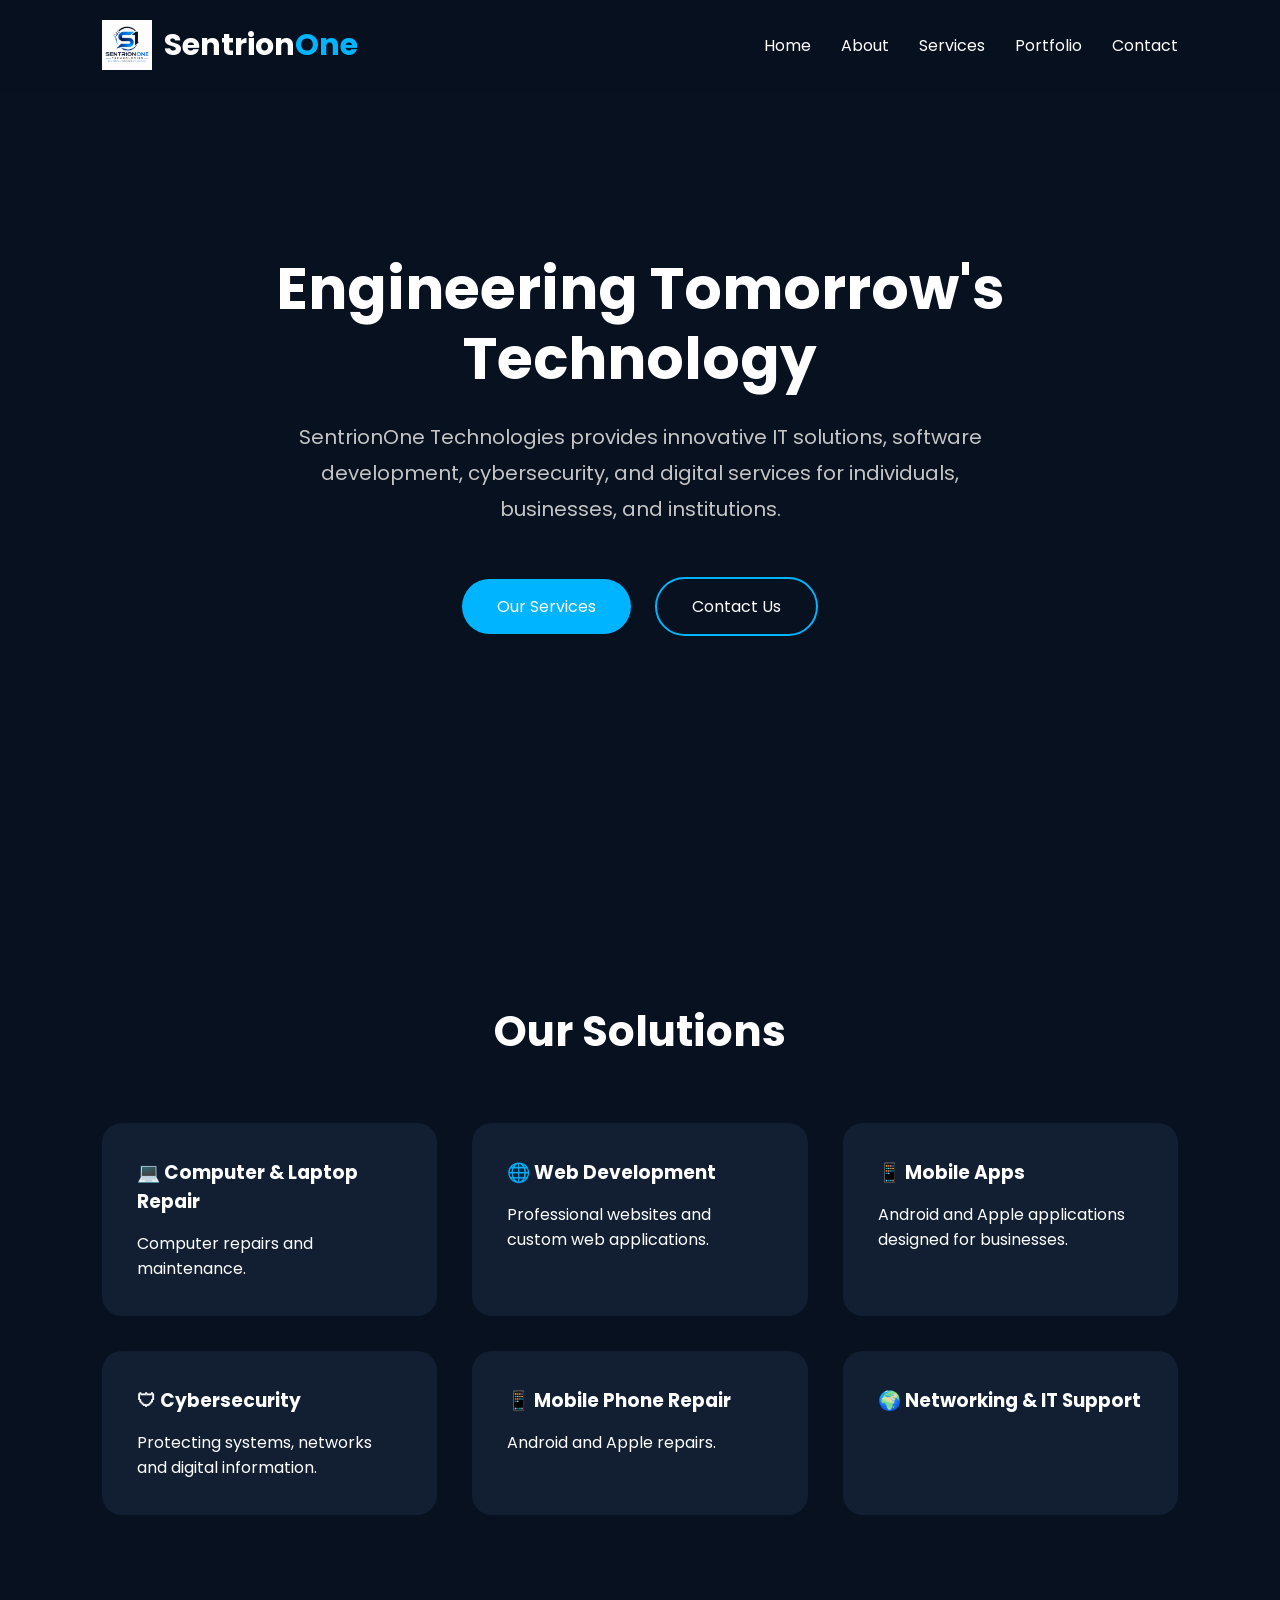
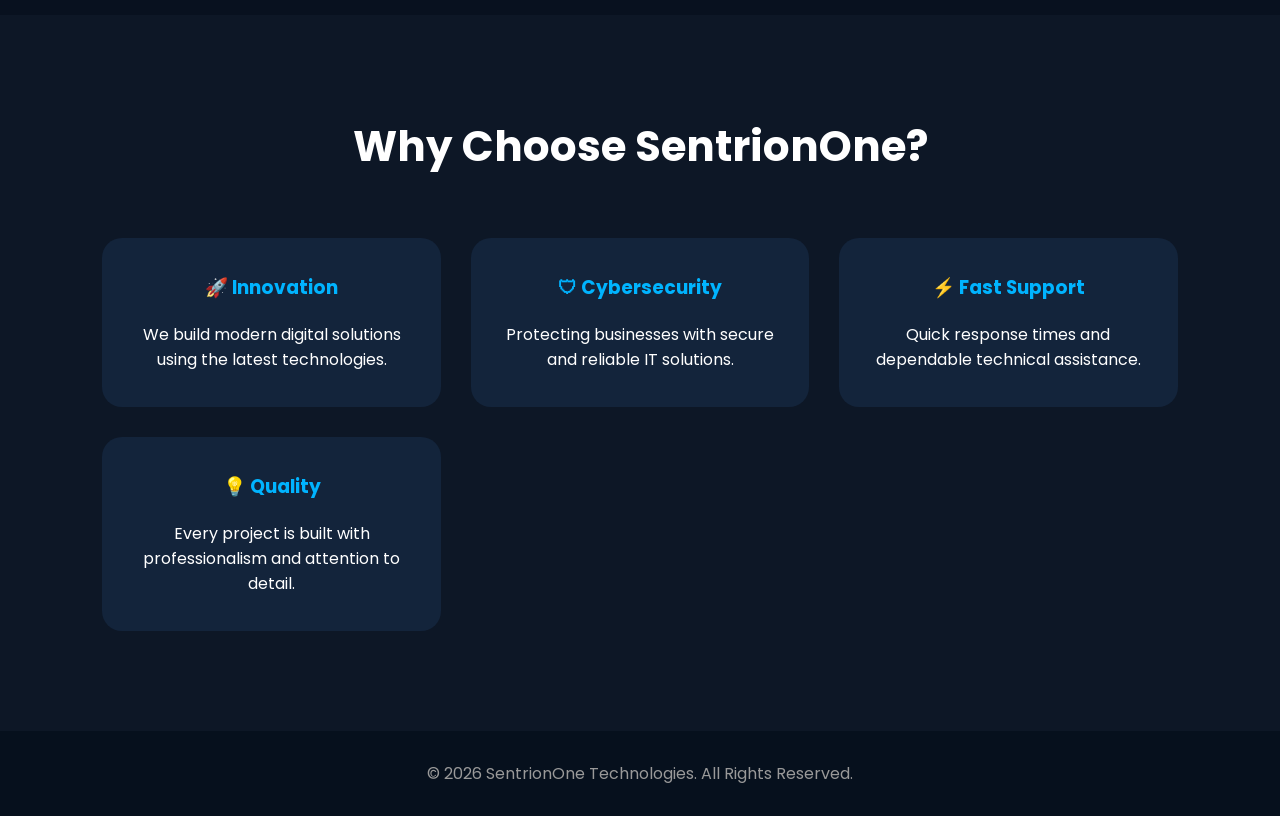
==== index.html @ b4fd13f3 "Enhanced homepage and upgraded services section" ====
<!DOCTYPE html>
<html lang="en">
    <head>
        <meta charset="UTF-8">
        <meta name="viewport"
    content="width=device-width, initial-scale=1.0">

    <title>
        SentrionOne Technologies | Engineering Tomorrow's Technology
    </title>
    <link rel="stylesheet" href="css/styles.css">
    </head>
</html>

<body>
    <!--Navigation-->
    <header>
        <nav class="navbar">
            <div class="logo">

                <img src="images/logo.png" alt="SentrionOne Logo">
            
                <h2>Sentrion<span>One</span></h2>
            
            </div>
            <ul class="nav-links">
                <li><a href="index.html">Home</a></li>
                <li><a href="about.html">About</a></li>
                <li><a href="services.html">Services</a></li>
                <li><a href="portfolio.html">Portfolio</a></li>
                <li><a href="Contact.html">Contact</a></li>
            </ul>
        </nav>
    </header>

        <!-- Hero Section -->
        <section class="hero">

            <div class="hero-content">
    
                <h1>
                    Engineering Tomorrow's Technology
                </h1>
    
                <p>
                    SentrionOne Technologies provides innovative IT solutions,
                    software development, cybersecurity, and digital services
                    for individuals, businesses, and institutions.
                </p>
    
                <div class="hero-buttons">
                    <a href="services.html" class="btn">
                        Our Services
                    </a>
    
                    <a href="contact.html" class="btn secondary">
                        Contact Us
                    </a>
                </div>
    
            </div>
    
        </section>
    
    
        <!-- Services Preview -->
        <section class="services-preview">
    
            <h2>Our Solutions</h2>
    
            <div class="cards">
    
                <div class="card">
                    <h3>💻 Computer & Laptop Repair</h3>
                    <p>
                        Computer repairs and maintenance.
                    </p>
                </div>
    
    
                <div class="card">
                    <h3>🌐 Web Development</h3>
                    <p>
                        Professional websites and custom web applications.
                    </p>
                </div>
    
    
                <div class="card">
                    <h3>📱 Mobile Apps</h3>
                    <p>
                        Android and Apple applications designed for businesses.
                    </p>
                </div>
    
    
                <div class="card">
                    <h3>🛡 Cybersecurity</h3>
                    <p>
                        Protecting systems, networks and digital information.
                    </p>
                </div>

                <div class="card">
                    <h3>📱 Mobile Phone Repair</h3>
                    <p>
                        Android and Apple repairs.
                    </p>
                </div>

                <div class="card">
                    <h3>🌍 Networking & IT Support</h3>
                    <p>
                    </p>
                </div>

    
            </div>
    
        </section>
    
        <!-- WHY CHOOSE US -->

<section class="why-us">

    <h2>Why Choose SentrionOne?</h2>

    <div class="why-grid">

        <div class="why-box">
            <h3>🚀 Innovation</h3>
            <p>
                We build modern digital solutions using the latest technologies.
            </p>
        </div>

        <div class="why-box">
            <h3>🛡 Cybersecurity</h3>
            <p>
                Protecting businesses with secure and reliable IT solutions.
            </p>
        </div>

        <div class="why-box">
            <h3>⚡ Fast Support</h3>
            <p>
                Quick response times and dependable technical assistance.
            </p>
        </div>

        <div class="why-box">
            <h3>💡 Quality</h3>
            <p>
                Every project is built with professionalism and attention to detail.
            </p>
        </div>

    </div>

</section>
    
        <!-- Footer -->
        <footer>
    
            <p>
                © 2026 SentrionOne Technologies. All Rights Reserved.
            </p>
    
        </footer>
    
    
    <script src="js/script.js"></script>
    
    </body>
    </html>
---- css/styles.css ----
/* Google Font */
@import url('https://fonts.googleapis.com/css2?family=Poppins:wght@300;400;500;600;700;800&display=swap');

*{
    margin:0;
    padding:0;
    box-sizing:border-box;
    font-family:'Poppins',sans-serif;
}

body{
    background:#08111f;
    color:white;
}

/* Navigation */

.navbar{

    display:flex;
    justify-content:space-between;
    align-items:center;

    padding:20px 8%;

    position:fixed;
    width:100%;
    top:0;

    background:rgba(8,17,31,.95);

    backdrop-filter:blur(10px);

    z-index:999;
}

.logo{

    display:flex;
    
    align-items:center;
    
    gap:12px;
    
    }
    
    .logo img{
    
    width:50px;
    
    height:50px;
    
    object-fit:contain;
    
    }
    
    .logo h2{
    
    font-size:30px;
    
    font-weight:700;
    
    }
    
    .logo span{
    
    color:#00B4FF;
    
    }

.nav-links{

    display:flex;
    list-style:none;
    gap:30px;

}

.nav-links a{

    color:white;
    text-decoration:none;
    transition:.3s;

}

.nav-links a:hover{

    color:#00B4FF;

}

/* Hero */

.hero{

    min-height:100vh;

    display:flex;
    justify-content:center;
    align-items:center;

    text-align:center;

    padding:120px 10%;

}

.hero h1{

    font-size:58px;

    margin-bottom:25px;

    line-height:1.2;

}

.hero p{

    max-width:750px;

    margin:auto;

    font-size:20px;

    line-height:1.8;

    color:#c5c5c5;

}

.hero-buttons{

    margin-top:40px;

}

.btn{

    display:inline-block;

    padding:15px 35px;

    margin:10px;

    background:#00B4FF;

    color:white;

    text-decoration:none;

    border-radius:50px;

    transition:.3s;

}

.btn:hover{

    transform:translateY(-4px);

    box-shadow:0 0 25px #00B4FF;

}

.secondary{

    background:transparent;

    border:2px solid #00B4FF;

}

/* Services */

.services-preview{

    padding:100px 8%;

}

.services-preview h2{

    text-align:center;

    font-size:42px;

    margin-bottom:60px;

}

.cards{

    display:grid;

    grid-template-columns:repeat(auto-fit,minmax(260px,1fr));

    gap:35px;

}

.card{

    background:#121f33;

    padding:35px;

    border-radius:20px;

    transition:.4s;

}

.card:hover{

    transform:translateY(-10px);

    box-shadow:0 0 30px rgba(0,180,255,.4);

}

.card h3{

    margin-bottom:15px;

}

/* Footer */

footer{

    text-align:center;

    padding:30px;

    background:#06101d;

    color:#999;

}

/* Responsive */

@media(max-width:900px){

.navbar{

flex-direction:column;

}

.nav-links{

margin-top:20px;

}

.hero h1{

font-size:42px;

}

.hero p{

font-size:18px;

}

}

/* WHY CHOOSE US */

.why-us{

    padding:100px 8%;
    
    background:#0d1726;
    
    }
    
    .why-us h2{
    
    text-align:center;
    
    font-size:42px;
    
    margin-bottom:60px;
    
    }
    
    .why-grid{
    
    display:grid;
    
    grid-template-columns:repeat(auto-fit,minmax(250px,1fr));
    
    gap:30px;
    
    }
    
    .why-box{
    
    background:#13243b;
    
    padding:35px;
    
    border-radius:20px;
    
    transition:.4s;
    
    text-align:center;
    
    }
    
    .why-box:hover{
    
    transform:translateY(-10px);
    
    box-shadow:0 0 25px rgba(0,180,255,.4);
    
    }
    
    .why-box h3{
    
    margin-bottom:20px;
    
    color:#00B4FF;
    
    }
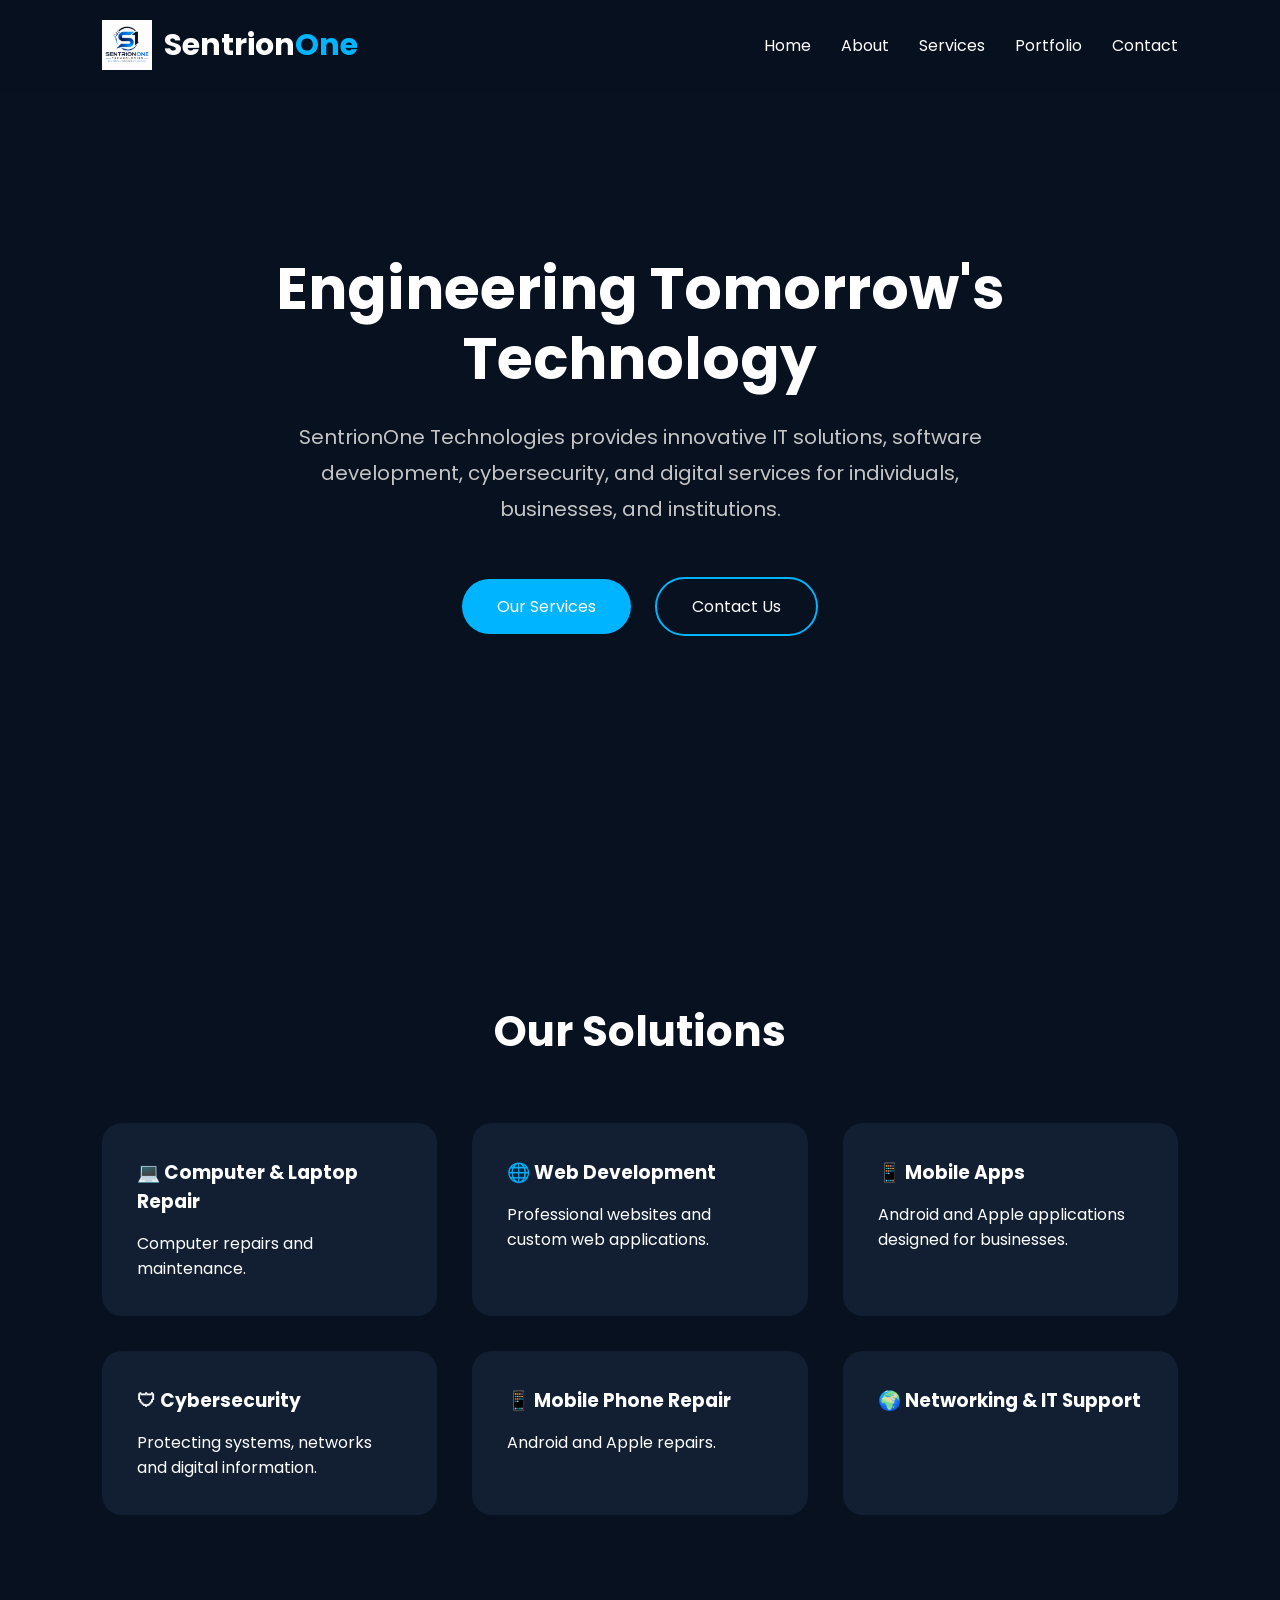
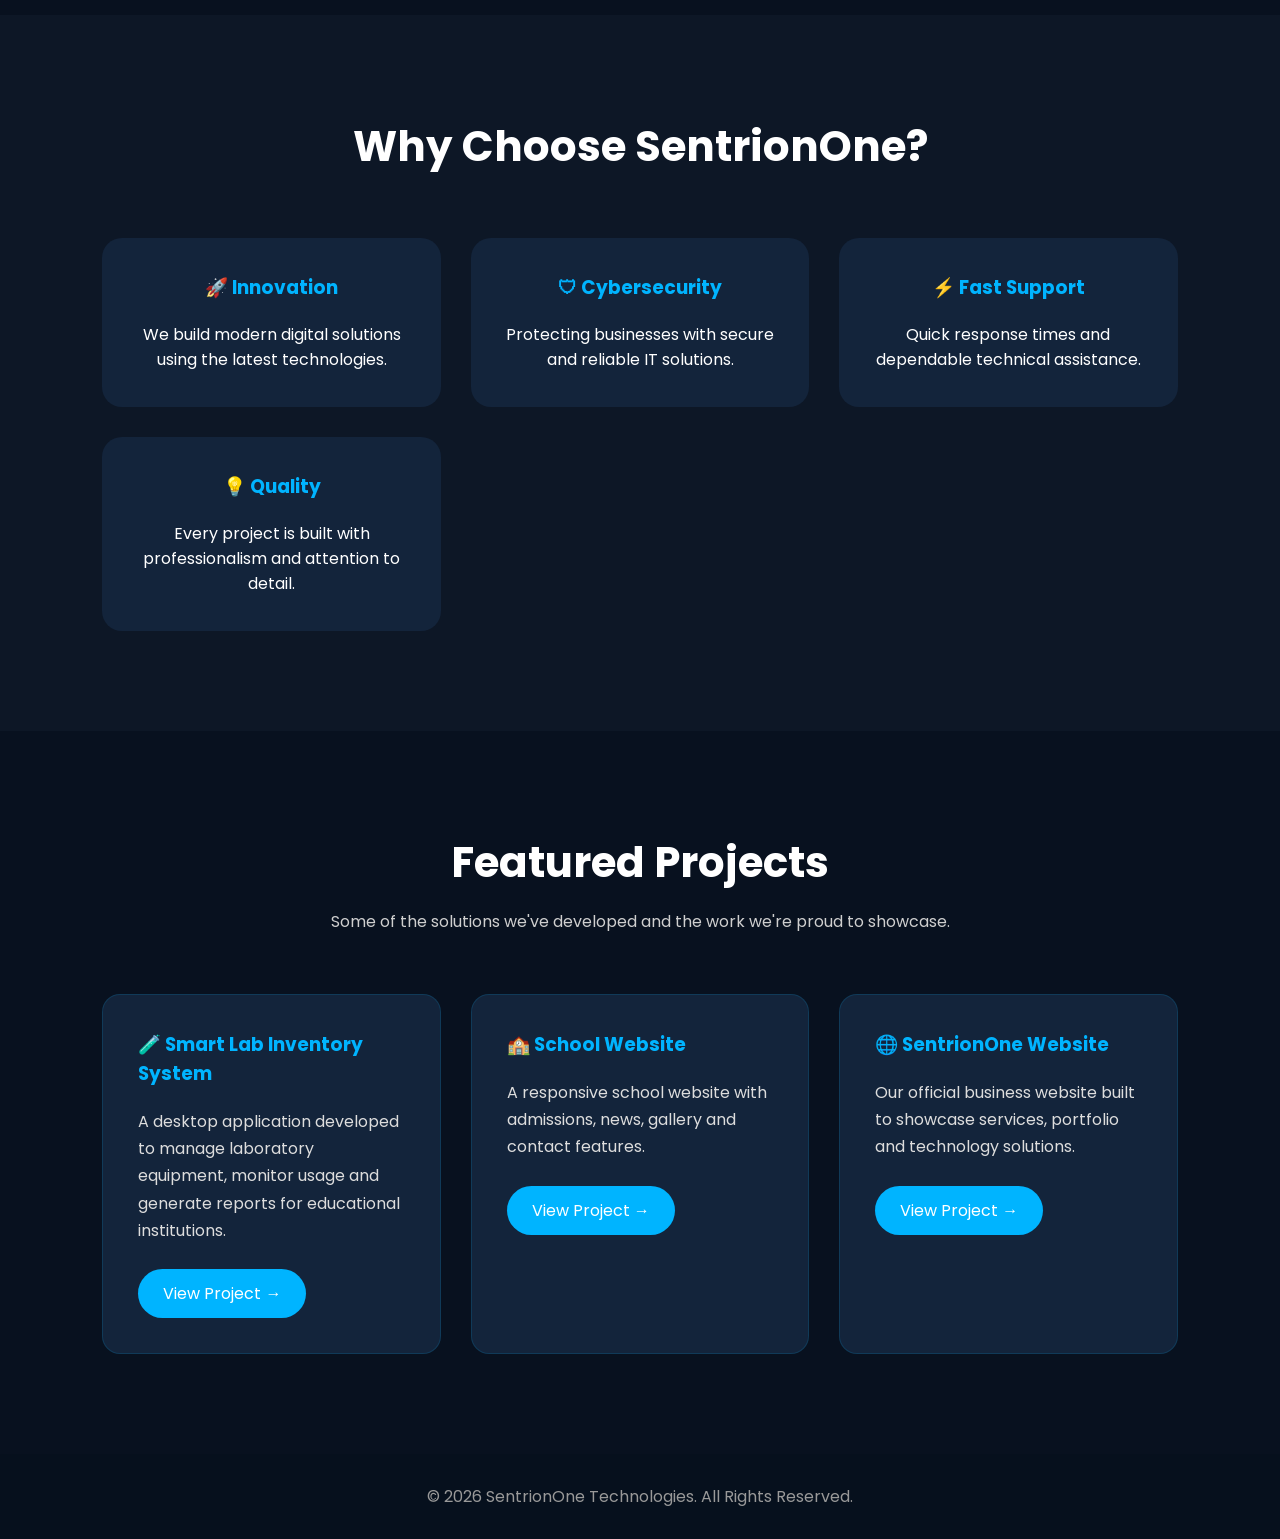
==== commit f25d369e: "Added featured projects section" ====
--- a/index.html
+++ b/index.html
@@ -158,6 +158,67 @@
     </div>
 
 </section>
+
+<!-- FEATURED PROJECTS -->
+
+<section class="projects">
+
+    <h2>Featured Projects</h2>
+
+    <p class="project-intro">
+        Some of the solutions we've developed and the work we're proud to showcase.
+    </p>
+
+    <div class="project-grid">
+
+        <div class="project-card">
+
+            <h3>🧪 Smart Lab Inventory System</h3>
+
+            <p>
+                A desktop application developed to manage laboratory equipment,
+                monitor usage and generate reports for educational institutions.
+            </p>
+
+            <a href="portfolio.html" class="project-btn">
+                View Project →
+            </a>
+
+        </div>
+
+        <div class="project-card">
+
+            <h3>🏫 School Website</h3>
+
+            <p>
+                A responsive school website with admissions, news,
+                gallery and contact features.
+            </p>
+
+            <a href="portfolio.html" class="project-btn">
+                View Project →
+            </a>
+
+        </div>
+
+        <div class="project-card">
+
+            <h3>🌐 SentrionOne Website</h3>
+
+            <p>
+                Our official business website built to showcase
+                services, portfolio and technology solutions.
+            </p>
+
+            <a href="portfolio.html" class="project-btn">
+                View Project →
+            </a>
+
+        </div>
+
+    </div>
+
+</section>
     
         <!-- Footer -->
         <footer>
--- a/css/styles.css
+++ b/css/styles.css
@@ -328,4 +328,112 @@
     
     color:#00B4FF;
     
+    }
+
+    /*==========================
+    FEATURED PROJECTS
+==========================*/
+
+.projects{
+
+    padding:100px 8%;
+    
+    background:#08111F;
+    
+    }
+    
+    .projects h2{
+    
+    text-align:center;
+    
+    font-size:42px;
+    
+    margin-bottom:15px;
+    
+    }
+    
+    .project-intro{
+    
+    text-align:center;
+    
+    color:#cfcfcf;
+    
+    margin-bottom:60px;
+    
+    }
+    
+    .project-grid{
+    
+    display:grid;
+    
+    grid-template-columns:repeat(auto-fit,minmax(300px,1fr));
+    
+    gap:30px;
+    
+    }
+    
+    .project-card{
+    
+    background:#13243B;
+    
+    padding:35px;
+    
+    border-radius:18px;
+    
+    transition:.4s;
+    
+    border:1px solid rgba(0,180,255,.15);
+    
+    }
+    
+    .project-card:hover{
+    
+    transform:translateY(-10px);
+    
+    box-shadow:0 0 25px rgba(0,180,255,.35);
+    
+    }
+    
+    .project-card h3{
+    
+    margin-bottom:20px;
+    
+    color:#00B4FF;
+    
+    }
+    
+    .project-card p{
+    
+    line-height:1.7;
+    
+    margin-bottom:25px;
+    
+    color:#dddddd;
+    
+    }
+    
+    .project-btn{
+    
+    display:inline-block;
+    
+    padding:12px 25px;
+    
+    background:#00B4FF;
+    
+    color:white;
+    
+    text-decoration:none;
+    
+    border-radius:30px;
+    
+    transition:.3s;
+    
+    }
+    
+    .project-btn:hover{
+    
+    background:white;
+    
+    color:#08111F;
+    
     }
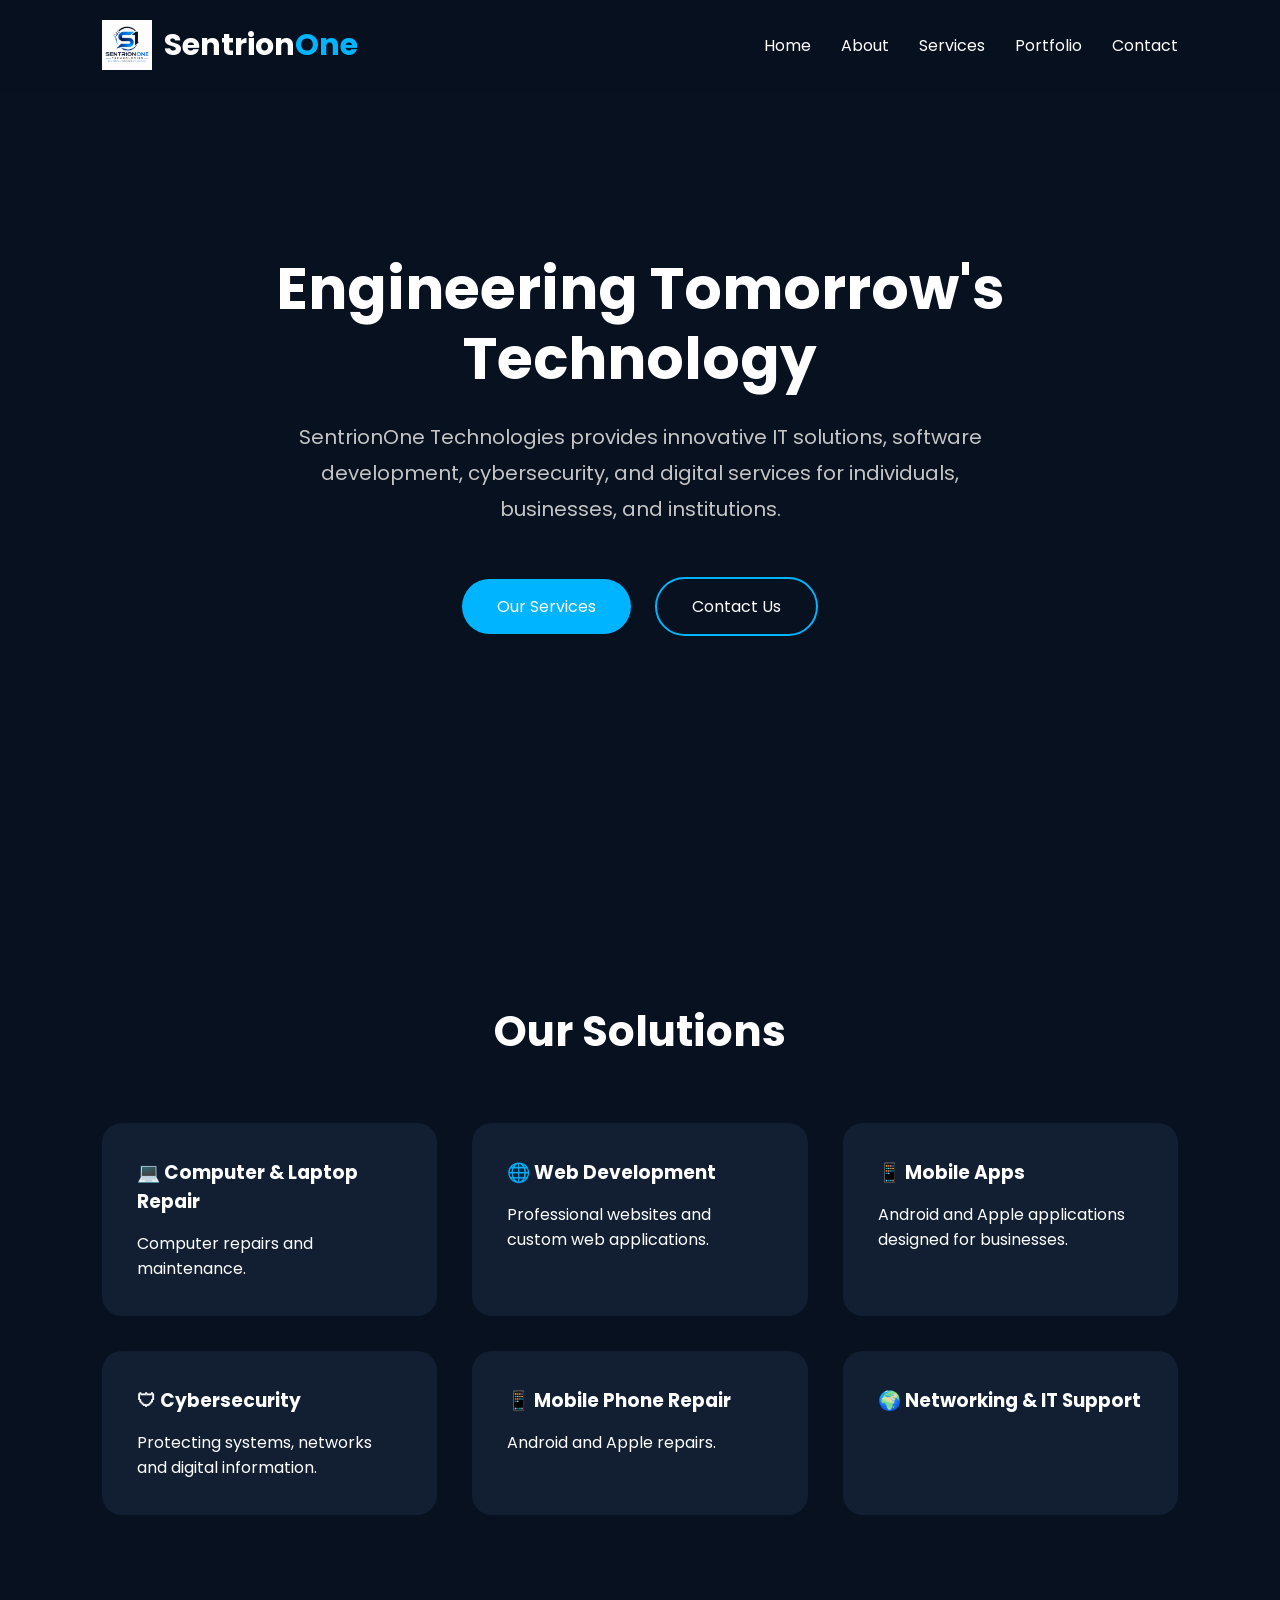
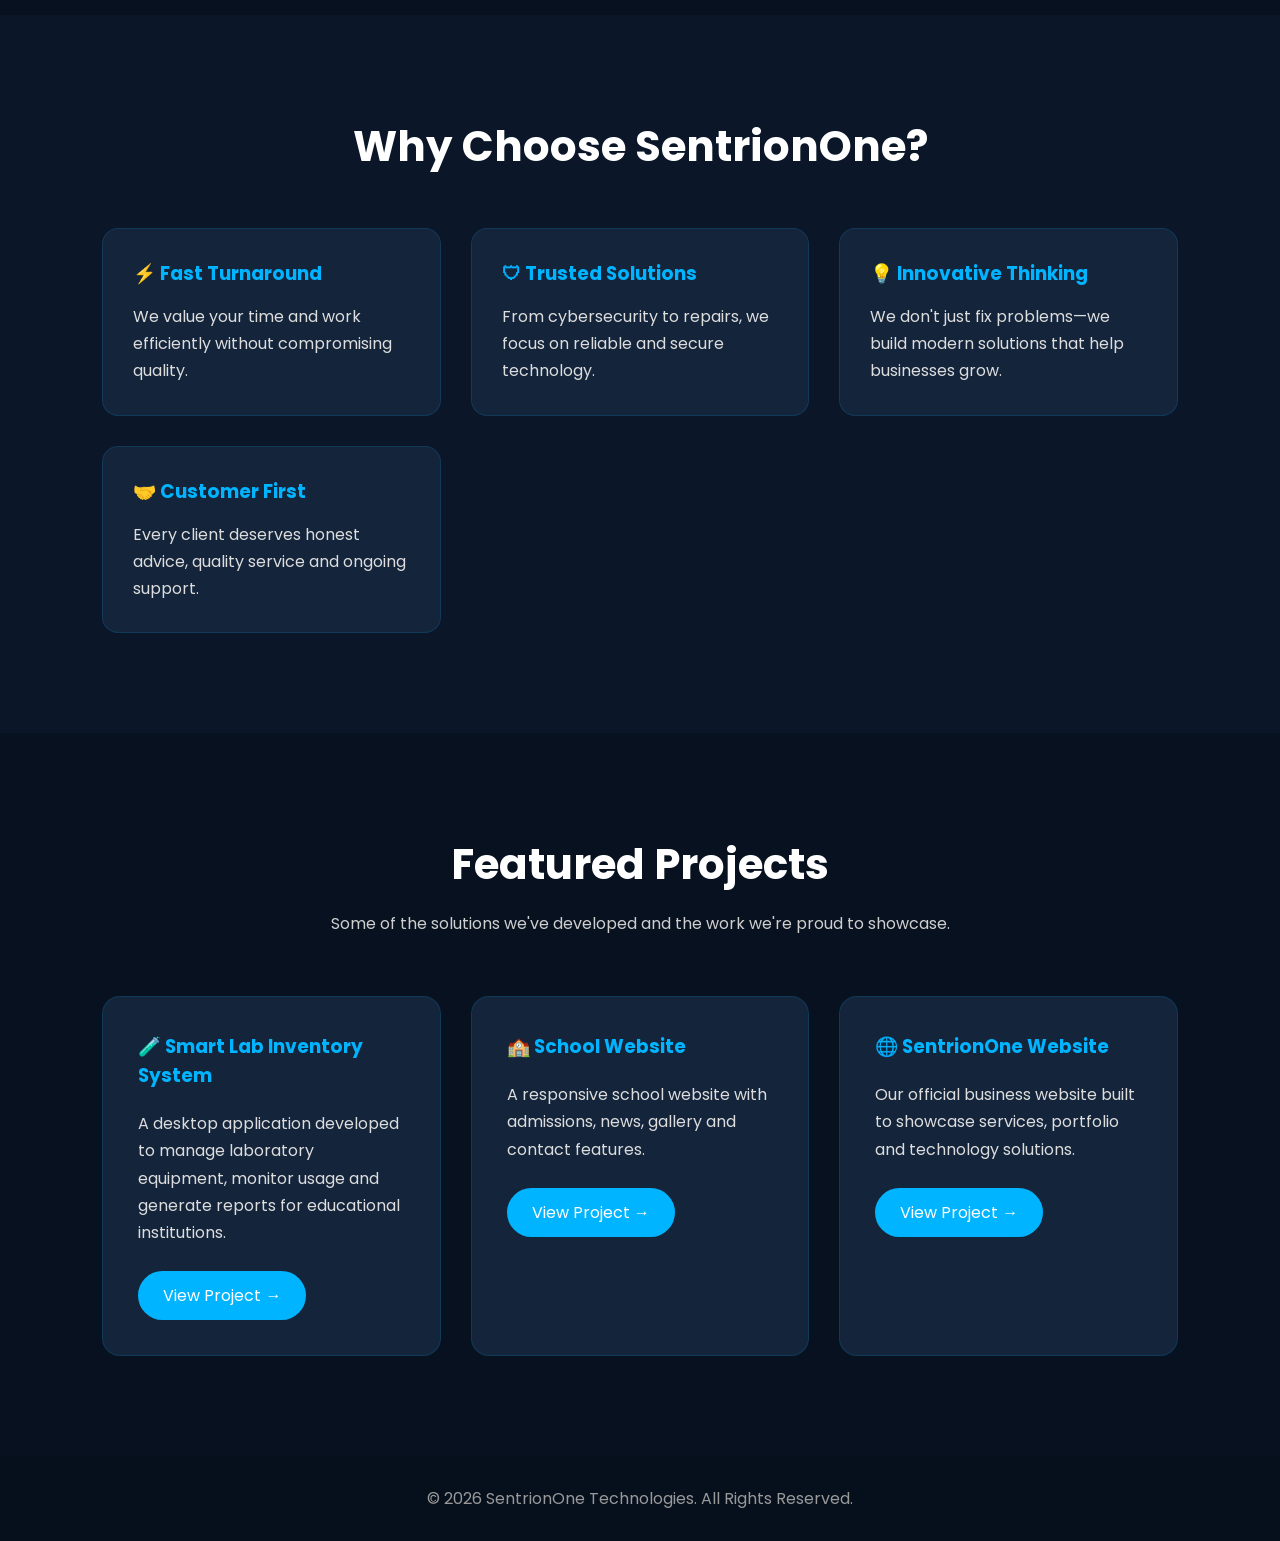
==== commit 5ea10956: "updated the why us section" ====
--- a/index.html
+++ b/index.html
@@ -119,45 +119,35 @@
     
         </section>
     
-        <!-- WHY CHOOSE US -->
-
-<section class="why-us">
-
-    <h2>Why Choose SentrionOne?</h2>
-
-    <div class="why-grid">
-
-        <div class="why-box">
-            <h3>🚀 Innovation</h3>
-            <p>
-                We build modern digital solutions using the latest technologies.
-            </p>
-        </div>
-
-        <div class="why-box">
-            <h3>🛡 Cybersecurity</h3>
-            <p>
-                Protecting businesses with secure and reliable IT solutions.
-            </p>
-        </div>
-
-        <div class="why-box">
-            <h3>⚡ Fast Support</h3>
-            <p>
-                Quick response times and dependable technical assistance.
-            </p>
-        </div>
-
-        <div class="why-box">
-            <h3>💡 Quality</h3>
-            <p>
-                Every project is built with professionalism and attention to detail.
-            </p>
-        </div>
-
-    </div>
-
-</section>
+        <section class="why-us">
+
+            <h2>Why Choose SentrionOne?</h2>
+        
+            <div class="why-grid">
+        
+                <div class="why-card">
+                    <h3>⚡ Fast Turnaround</h3>
+                    <p>We value your time and work efficiently without compromising quality.</p>
+                </div>
+        
+                <div class="why-card">
+                    <h3>🛡 Trusted Solutions</h3>
+                    <p>From cybersecurity to repairs, we focus on reliable and secure technology.</p>
+                </div>
+        
+                <div class="why-card">
+                    <h3>💡 Innovative Thinking</h3>
+                    <p>We don't just fix problems—we build modern solutions that help businesses grow.</p>
+                </div>
+        
+                <div class="why-card">
+                    <h3>🤝 Customer First</h3>
+                    <p>Every client deserves honest advice, quality service and ongoing support.</p>
+                </div>
+        
+            </div>
+        
+        </section>
 
 <!-- FEATURED PROJECTS -->
 
--- a/css/styles.css
+++ b/css/styles.css
@@ -276,7 +276,7 @@
 
     padding:100px 8%;
     
-    background:#0d1726;
+    background:#0B1628;
     
     }
     
@@ -286,7 +286,7 @@
     
     font-size:42px;
     
-    margin-bottom:60px;
+    margin-bottom:50px;
     
     }
     
@@ -300,33 +300,41 @@
     
     }
     
-    .why-box{
-    
-    background:#13243b;
-    
-    padding:35px;
-    
-    border-radius:20px;
-    
-    transition:.4s;
-    
-    text-align:center;
-    
-    }
-    
-    .why-box:hover{
-    
-    transform:translateY(-10px);
-    
-    box-shadow:0 0 25px rgba(0,180,255,.4);
-    
-    }
-    
-    .why-box h3{
-    
-    margin-bottom:20px;
+    .why-card{
+    
+    background:#13243B;
+    
+    padding:30px;
+    
+    border-radius:16px;
+    
+    transition:0.3s;
+    
+    border:1px solid rgba(0,180,255,.15);
+    
+    }
+    
+    .why-card:hover{
+    
+    transform:translateY(-8px);
+    
+    box-shadow:0 0 20px rgba(0,180,255,.3);
+    
+    }
+    
+    .why-card h3{
+    
+    margin-bottom:15px;
     
     color:#00B4FF;
+    
+    }
+    
+    .why-card p{
+    
+    color:#ddd;
+    
+    line-height:1.7;
     
     }
 
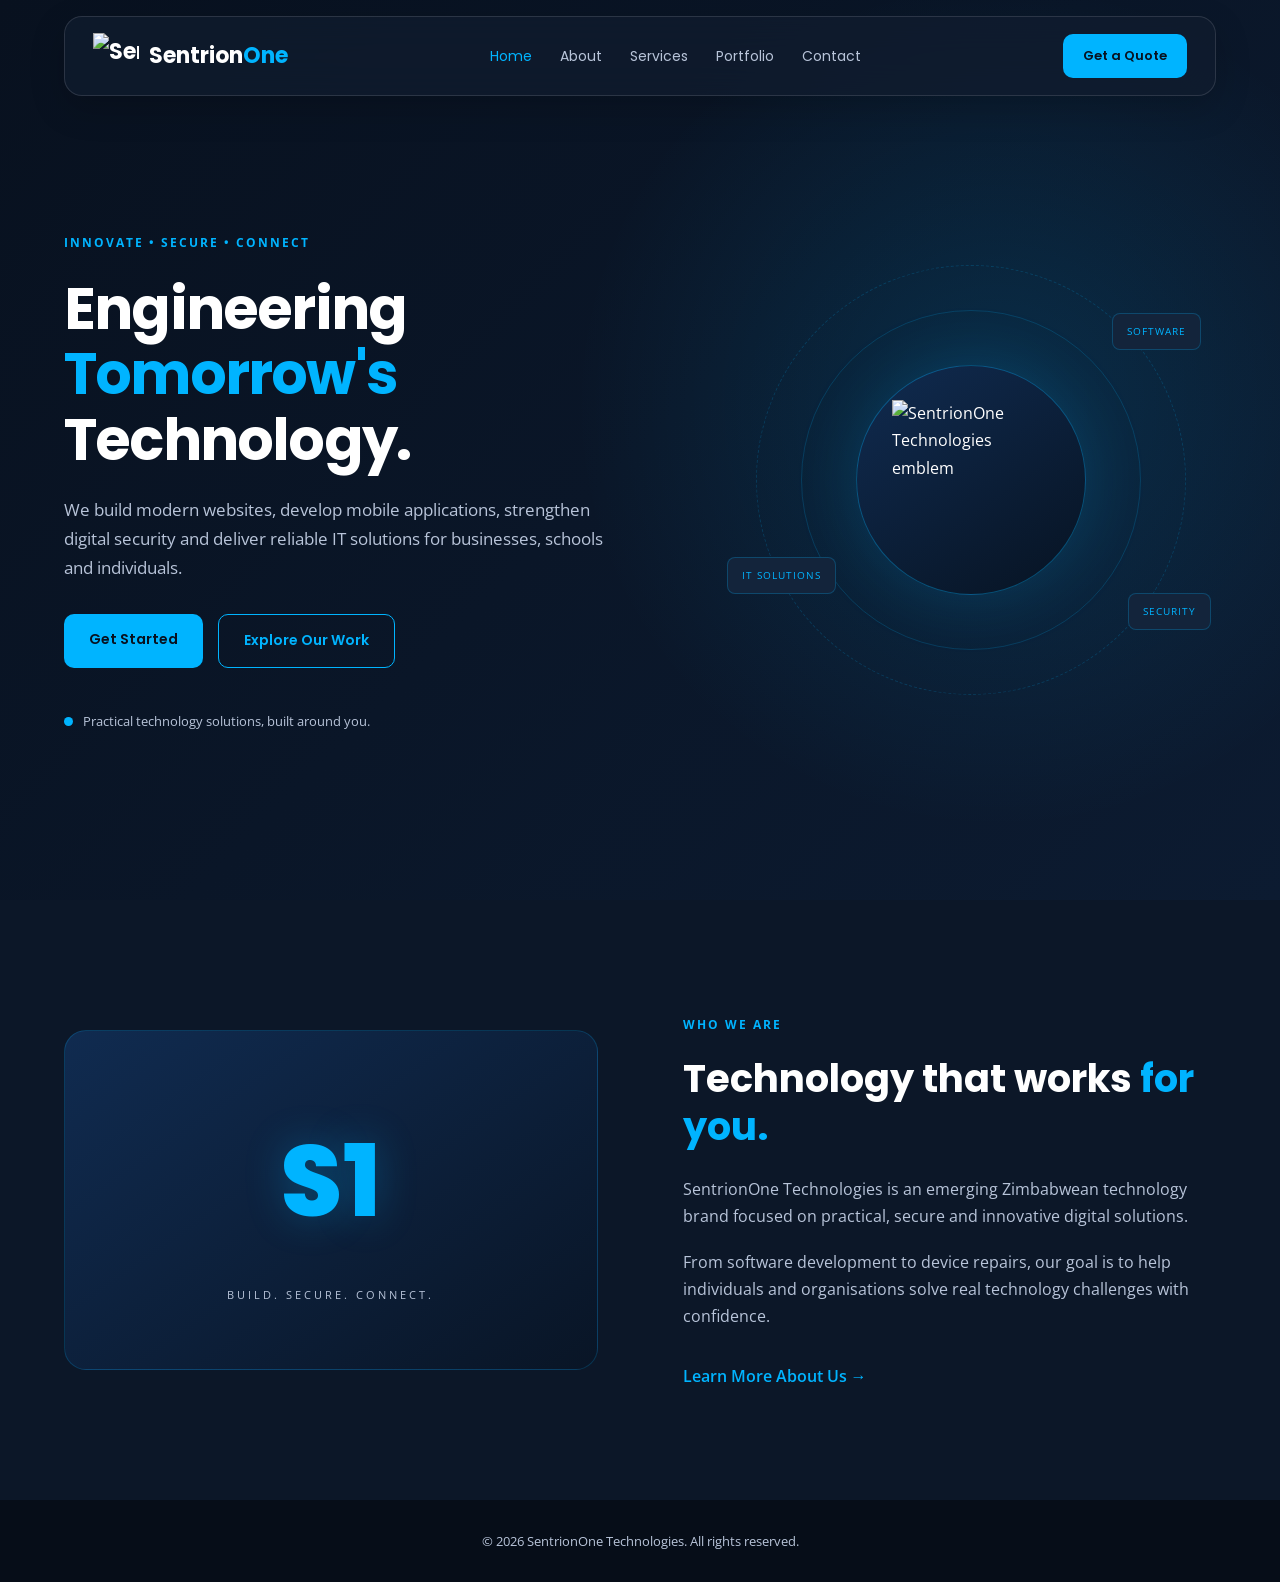
==== commit 84fd7268: "Phoenix Sprint 1: redesigned navbar hero and about section" ====
--- a/index.html
+++ b/index.html
@@ -1,227 +1,161 @@
+
 <!DOCTYPE html>
 <html lang="en">
-    <head>
-        <meta charset="UTF-8">
-        <meta name="viewport"
-    content="width=device-width, initial-scale=1.0">
+<head>
+    <meta charset="UTF-8">
+    <meta name="viewport"
+          content="width=device-width, initial-scale=1.0">
 
-    <title>
-        SentrionOne Technologies | Engineering Tomorrow's Technology
-    </title>
+    <meta name="description"
+          content="SentrionOne Technologies provides web development, mobile apps, cybersecurity, IT support and device repair solutions.">
+
+    <title>SentrionOne Technologies | Home</title>
+
     <link rel="stylesheet" href="css/styles.css">
-    </head>
-</html>
+</head>
+<body>
 
-<body>
-    <!--Navigation-->
-    <header>
-        <nav class="navbar">
-            <div class="logo">
+    <!-- NAVIGATION -->
+    <header class="site-header">
+        <nav class="navbar container"
+             aria-label="Main navigation">
 
-                <img src="images/logo.png" alt="SentrionOne Logo">
-            
-                <h2>Sentrion<span>One</span></h2>
-            
-            </div>
-            <ul class="nav-links">
-                <li><a href="index.html">Home</a></li>
+            <a href="index.html" class="logo">
+                <img src="images/logo/logo.png"
+                     alt="SentrionOne logo">
+                <span>Sentrion<span class="accent">One</span></span>
+            </a>
+
+            <button class="menu-toggle"
+                    type="button"
+                    aria-label="Open navigation"
+                    aria-expanded="false"
+                    aria-controls="nav-links">
+                ☰
+            </button>
+
+            <ul class="nav-links" id="nav-links">
+                <li><a href="index.html" class="active">Home</a></li>
                 <li><a href="about.html">About</a></li>
                 <li><a href="services.html">Services</a></li>
                 <li><a href="portfolio.html">Portfolio</a></li>
-                <li><a href="Contact.html">Contact</a></li>
+                <li><a href="contact.html">Contact</a></li>
             </ul>
+
+            <a href="contact.html" class="nav-cta">
+                Get a Quote
+            </a>
         </nav>
     </header>
 
-        <!-- Hero Section -->
+    <main>
+
+        <!-- HERO -->
         <section class="hero">
+            <div class="container hero-grid">
 
-            <div class="hero-content">
-    
-                <h1>
-                    Engineering Tomorrow's Technology
-                </h1>
-    
-                <p>
-                    SentrionOne Technologies provides innovative IT solutions,
-                    software development, cybersecurity, and digital services
-                    for individuals, businesses, and institutions.
-                </p>
-    
-                <div class="hero-buttons">
-                    <a href="services.html" class="btn">
-                        Our Services
-                    </a>
-    
-                    <a href="contact.html" class="btn secondary">
-                        Contact Us
+                <div class="hero-content">
+                    <span class="eyebrow">
+                        INNOVATE • SECURE • CONNECT
+                    </span>
+
+                    <h1>
+                        Engineering
+                        <span class="accent">Tomorrow's</span>
+                        Technology.
+                    </h1>
+
+                    <p>
+                        We build modern websites, develop mobile
+                        applications, strengthen digital security
+                        and deliver reliable IT solutions for
+                        businesses, schools and individuals.
+                    </p>
+
+                    <div class="hero-buttons">
+                        <a href="contact.html" class="btn btn-primary">
+                            Get Started
+                        </a>
+
+                        <a href="portfolio.html" class="btn btn-outline">
+                            Explore Our Work
+                        </a>
+                    </div>
+
+                    <div class="hero-note">
+                        <span class="note-dot"></span>
+                        Practical technology solutions, built around you.
+                    </div>
+                </div>
+
+                <div class="hero-visual">
+                    <div class="orbit orbit-one"></div>
+                    <div class="orbit orbit-two"></div>
+
+                    <div class="hero-emblem">
+                        <img src="images/logo/logo.png"
+                             alt="SentrionOne Technologies emblem">
+                    </div>
+
+                    <span class="orbit-label label-one">SOFTWARE</span>
+                    <span class="orbit-label label-two">SECURITY</span>
+                    <span class="orbit-label label-three">IT SOLUTIONS</span>
+                </div>
+
+            </div>
+        </section>
+
+        <!-- ABOUT -->
+        <section class="about-preview" id="about">
+            <div class="container about-grid">
+
+                <div class="about-visual">
+                    <span class="about-symbol">S1</span>
+                    <span class="about-caption">
+                        BUILD. SECURE. CONNECT.
+                    </span>
+                </div>
+
+                <div class="about-content">
+                    <span class="eyebrow">WHO WE ARE</span>
+
+                    <h2>
+                        Technology that works
+                        <span class="accent">for you.</span>
+                    </h2>
+
+                    <p>
+                        SentrionOne Technologies is an emerging
+                        Zimbabwean technology brand focused on
+                        practical, secure and innovative digital
+                        solutions.
+                    </p>
+
+                    <p>
+                        From software development to device repairs,
+                        our goal is to help individuals and
+                        organisations solve real technology
+                        challenges with confidence.
+                    </p>
+
+                    <a href="about.html" class="text-link">
+                        Learn More About Us →
                     </a>
                 </div>
-    
+
             </div>
-    
-        </section>
-    
-    
-        <!-- Services Preview -->
-        <section class="services-preview">
-    
-            <h2>Our Solutions</h2>
-    
-            <div class="cards">
-    
-                <div class="card">
-                    <h3>💻 Computer & Laptop Repair</h3>
-                    <p>
-                        Computer repairs and maintenance.
-                    </p>
-                </div>
-    
-    
-                <div class="card">
-                    <h3>🌐 Web Development</h3>
-                    <p>
-                        Professional websites and custom web applications.
-                    </p>
-                </div>
-    
-    
-                <div class="card">
-                    <h3>📱 Mobile Apps</h3>
-                    <p>
-                        Android and Apple applications designed for businesses.
-                    </p>
-                </div>
-    
-    
-                <div class="card">
-                    <h3>🛡 Cybersecurity</h3>
-                    <p>
-                        Protecting systems, networks and digital information.
-                    </p>
-                </div>
-
-                <div class="card">
-                    <h3>📱 Mobile Phone Repair</h3>
-                    <p>
-                        Android and Apple repairs.
-                    </p>
-                </div>
-
-                <div class="card">
-                    <h3>🌍 Networking & IT Support</h3>
-                    <p>
-                    </p>
-                </div>
-
-    
-            </div>
-    
-        </section>
-    
-        <section class="why-us">
-
-            <h2>Why Choose SentrionOne?</h2>
-        
-            <div class="why-grid">
-        
-                <div class="why-card">
-                    <h3>⚡ Fast Turnaround</h3>
-                    <p>We value your time and work efficiently without compromising quality.</p>
-                </div>
-        
-                <div class="why-card">
-                    <h3>🛡 Trusted Solutions</h3>
-                    <p>From cybersecurity to repairs, we focus on reliable and secure technology.</p>
-                </div>
-        
-                <div class="why-card">
-                    <h3>💡 Innovative Thinking</h3>
-                    <p>We don't just fix problems—we build modern solutions that help businesses grow.</p>
-                </div>
-        
-                <div class="why-card">
-                    <h3>🤝 Customer First</h3>
-                    <p>Every client deserves honest advice, quality service and ongoing support.</p>
-                </div>
-        
-            </div>
-        
         </section>
 
-<!-- FEATURED PROJECTS -->
+        <!-- Existing sections will be rebuilt next -->
 
-<section class="projects">
+    </main>
 
-    <h2>Featured Projects</h2>
+    <footer class="footer">
+        <div class="container">
+            <p>© 2026 SentrionOne Technologies. All rights reserved.</p>
+        </div>
+    </footer>
 
-    <p class="project-intro">
-        Some of the solutions we've developed and the work we're proud to showcase.
-    </p>
-
-    <div class="project-grid">
-
-        <div class="project-card">
-
-            <h3>🧪 Smart Lab Inventory System</h3>
-
-            <p>
-                A desktop application developed to manage laboratory equipment,
-                monitor usage and generate reports for educational institutions.
-            </p>
-
-            <a href="portfolio.html" class="project-btn">
-                View Project →
-            </a>
-
-        </div>
-
-        <div class="project-card">
-
-            <h3>🏫 School Website</h3>
-
-            <p>
-                A responsive school website with admissions, news,
-                gallery and contact features.
-            </p>
-
-            <a href="portfolio.html" class="project-btn">
-                View Project →
-            </a>
-
-        </div>
-
-        <div class="project-card">
-
-            <h3>🌐 SentrionOne Website</h3>
-
-            <p>
-                Our official business website built to showcase
-                services, portfolio and technology solutions.
-            </p>
-
-            <a href="portfolio.html" class="project-btn">
-                View Project →
-            </a>
-
-        </div>
-
-    </div>
-
-</section>
-    
-        <!-- Footer -->
-        <footer>
-    
-            <p>
-                © 2026 SentrionOne Technologies. All Rights Reserved.
-            </p>
-    
-        </footer>
-    
-    
     <script src="js/script.js"></script>
-    
-    </body>
-    </html>
- +</body>
+</html>
--- a/css/styles.css
+++ b/css/styles.css
@@ -1,447 +1,455 @@
-/* Google Font */
-@import url('https://fonts.googleapis.com/css2?family=Poppins:wght@300;400;500;600;700;800&display=swap');
-
-*{
-    margin:0;
-    padding:0;
-    box-sizing:border-box;
-    font-family:'Poppins',sans-serif;
-}
-
-body{
-    background:#08111f;
-    color:white;
-}
-
-/* Navigation */
-
-.navbar{
-
-    display:flex;
-    justify-content:space-between;
-    align-items:center;
-
-    padding:20px 8%;
-
-    position:fixed;
-    width:100%;
-    top:0;
-
-    background:rgba(8,17,31,.95);
-
-    backdrop-filter:blur(10px);
-
-    z-index:999;
-}
-
-.logo{
-
-    display:flex;
-    
-    align-items:center;
-    
-    gap:12px;
-    
-    }
-    
-    .logo img{
-    
-    width:50px;
-    
-    height:50px;
-    
-    object-fit:contain;
-    
-    }
-    
-    .logo h2{
-    
-    font-size:30px;
-    
-    font-weight:700;
-    
-    }
-    
-    .logo span{
-    
-    color:#00B4FF;
-    
-    }
-
-.nav-links{
-
-    display:flex;
-    list-style:none;
-    gap:30px;
-
-}
-
-.nav-links a{
-
-    color:white;
-    text-decoration:none;
-    transition:.3s;
-
-}
-
-.nav-links a:hover{
-
-    color:#00B4FF;
-
-}
-
-/* Hero */
-
-.hero{
-
-    min-height:100vh;
-
-    display:flex;
-    justify-content:center;
-    align-items:center;
-
-    text-align:center;
-
-    padding:120px 10%;
-
-}
-
-.hero h1{
-
-    font-size:58px;
-
-    margin-bottom:25px;
-
-    line-height:1.2;
-
-}
-
-.hero p{
-
-    max-width:750px;
-
-    margin:auto;
-
-    font-size:20px;
-
-    line-height:1.8;
-
-    color:#c5c5c5;
-
-}
-
-.hero-buttons{
-
-    margin-top:40px;
-
-}
-
-.btn{
-
-    display:inline-block;
-
-    padding:15px 35px;
-
-    margin:10px;
-
-    background:#00B4FF;
-
-    color:white;
-
-    text-decoration:none;
-
-    border-radius:50px;
-
-    transition:.3s;
-
-}
-
-.btn:hover{
-
-    transform:translateY(-4px);
-
-    box-shadow:0 0 25px #00B4FF;
-
-}
-
-.secondary{
-
-    background:transparent;
-
-    border:2px solid #00B4FF;
-
-}
-
-/* Services */
-
-.services-preview{
-
-    padding:100px 8%;
-
-}
-
-.services-preview h2{
-
-    text-align:center;
-
-    font-size:42px;
-
-    margin-bottom:60px;
-
-}
-
-.cards{
-
-    display:grid;
-
-    grid-template-columns:repeat(auto-fit,minmax(260px,1fr));
-
-    gap:35px;
-
-}
-
-.card{
-
-    background:#121f33;
-
-    padding:35px;
-
-    border-radius:20px;
-
-    transition:.4s;
-
-}
-
-.card:hover{
-
-    transform:translateY(-10px);
-
-    box-shadow:0 0 30px rgba(0,180,255,.4);
-
-}
-
-.card h3{
-
-    margin-bottom:15px;
-
-}
-
-/* Footer */
-
-footer{
-
-    text-align:center;
-
-    padding:30px;
-
-    background:#06101d;
-
-    color:#999;
-
-}
-
-/* Responsive */
-
-@media(max-width:900px){
-
-.navbar{
-
-flex-direction:column;
-
-}
-
-.nav-links{
-
-margin-top:20px;
-
-}
-
-.hero h1{
-
-font-size:42px;
-
-}
-
-.hero p{
-
-font-size:18px;
-
-}
-
-}
-
-/* WHY CHOOSE US */
-
-.why-us{
-
-    padding:100px 8%;
-    
-    background:#0B1628;
-    
-    }
-    
-    .why-us h2{
-    
-    text-align:center;
-    
-    font-size:42px;
-    
-    margin-bottom:50px;
-    
-    }
-    
-    .why-grid{
-    
-    display:grid;
-    
-    grid-template-columns:repeat(auto-fit,minmax(250px,1fr));
-    
-    gap:30px;
-    
-    }
-    
-    .why-card{
-    
-    background:#13243B;
-    
-    padding:30px;
-    
-    border-radius:16px;
-    
-    transition:0.3s;
-    
-    border:1px solid rgba(0,180,255,.15);
-    
-    }
-    
-    .why-card:hover{
-    
-    transform:translateY(-8px);
-    
-    box-shadow:0 0 20px rgba(0,180,255,.3);
-    
-    }
-    
-    .why-card h3{
-    
-    margin-bottom:15px;
-    
-    color:#00B4FF;
-    
-    }
-    
-    .why-card p{
-    
-    color:#ddd;
-    
-    line-height:1.7;
-    
-    }
-
-    /*==========================
-    FEATURED PROJECTS
-==========================*/
-
-.projects{
-
-    padding:100px 8%;
-    
-    background:#08111F;
-    
-    }
-    
-    .projects h2{
-    
-    text-align:center;
-    
-    font-size:42px;
-    
-    margin-bottom:15px;
-    
-    }
-    
-    .project-intro{
-    
-    text-align:center;
-    
-    color:#cfcfcf;
-    
-    margin-bottom:60px;
-    
-    }
-    
-    .project-grid{
-    
-    display:grid;
-    
-    grid-template-columns:repeat(auto-fit,minmax(300px,1fr));
-    
-    gap:30px;
-    
-    }
-    
-    .project-card{
-    
-    background:#13243B;
-    
-    padding:35px;
-    
-    border-radius:18px;
-    
-    transition:.4s;
-    
-    border:1px solid rgba(0,180,255,.15);
-    
-    }
-    
-    .project-card:hover{
-    
-    transform:translateY(-10px);
-    
-    box-shadow:0 0 25px rgba(0,180,255,.35);
-    
-    }
-    
-    .project-card h3{
-    
-    margin-bottom:20px;
-    
-    color:#00B4FF;
-    
-    }
-    
-    .project-card p{
-    
-    line-height:1.7;
-    
-    margin-bottom:25px;
-    
-    color:#dddddd;
-    
-    }
-    
-    .project-btn{
-    
-    display:inline-block;
-    
-    padding:12px 25px;
-    
-    background:#00B4FF;
-    
-    color:white;
-    
-    text-decoration:none;
-    
-    border-radius:30px;
-    
-    transition:.3s;
-    
-    }
-    
-    .project-btn:hover{
-    
-    background:white;
-    
-    color:#08111F;
-    
-    }+
+@import url('https://fonts.googleapis.com/css2?family=Open+Sans:wght@400;500;600&family=Poppins:wght@400;500;600;700;800&display=swap');
+
+:root {
+    --primary: #0A4D9B;
+    --accent: #00B4FF;
+    --dark: #08111F;
+    --surface: #13243B;
+    --text: #FFFFFF;
+    --muted: #B8C4D9;
+}
+
+* {
+    margin: 0;
+    padding: 0;
+    box-sizing: border-box;
+}
+
+html {
+    scroll-behavior: smooth;
+}
+
+body {
+    background: var(--dark);
+    color: var(--text);
+    font-family: 'Open Sans', sans-serif;
+    line-height: 1.7;
+}
+
+h1, h2, h3, .btn, .navbar {
+    font-family: 'Poppins', sans-serif;
+}
+
+a {
+    text-decoration: none;
+    color: inherit;
+}
+
+.container {
+    width: min(1200px, 90%);
+    margin: auto;
+}
+
+.accent {
+    color: var(--accent);
+}
+
+/* NAVBAR */
+
+.site-header {
+    position: fixed;
+    top: 16px;
+    left: 0;
+    width: 100%;
+    z-index: 1000;
+}
+
+.navbar {
+    min-height: 80px;
+    padding: 12px 28px;
+    display: flex;
+    justify-content: space-between;
+    align-items: center;
+    gap: 20px;
+
+    background: rgba(16, 28, 46, 0.76);
+    border: 1px solid rgba(255,255,255,0.12);
+    border-radius: 18px;
+    backdrop-filter: blur(18px);
+    -webkit-backdrop-filter: blur(18px);
+
+    box-shadow: 0 12px 35px rgba(0,0,0,0.18);
+}
+
+.logo {
+    display: flex;
+    align-items: center;
+    gap: 10px;
+    font-size: 22px;
+    font-weight: 700;
+    white-space: nowrap;
+}
+
+.logo img {
+    width: 46px;
+    height: 46px;
+    object-fit: contain;
+}
+
+.nav-links {
+    display: flex;
+    align-items: center;
+    list-style: none;
+    gap: 28px;
+}
+
+.nav-links a {
+    font-size: 14px;
+    color: var(--muted);
+    transition: color .3s;
+}
+
+.nav-links a:hover,
+.nav-links a.active {
+    color: var(--accent);
+}
+
+.nav-cta {
+    background: var(--accent);
+    color: #08111F;
+    padding: 11px 20px;
+    border-radius: 10px;
+    font-size: 13px;
+    font-weight: 600;
+}
+
+.menu-toggle {
+    display: none;
+    background: none;
+    border: 0;
+    color: white;
+    font-size: 28px;
+    cursor: pointer;
+}
+
+/* HERO */
+
+.hero {
+    min-height: 100vh;
+    display: flex;
+    align-items: center;
+    padding: 160px 0 100px;
+
+    background:
+      radial-gradient(circle at 78% 45%,
+      rgba(0,180,255,.14), transparent 38%),
+      linear-gradient(135deg, #08111F, #0C1B31);
+}
+
+.hero-grid {
+    display: grid;
+    grid-template-columns: 1.1fr 0.9fr;
+    align-items: center;
+    gap: 65px;
+}
+
+.eyebrow {
+    color: var(--accent);
+    font-size: 12px;
+    font-weight: 700;
+    letter-spacing: 2px;
+}
+
+.hero h1 {
+    font-size: clamp(38px, 4.5vw, 66px);
+    line-height: 1.14;
+    letter-spacing: -1.8px;
+    margin: 22px 0;
+}
+
+.hero h1 .accent {
+    display: block;
+}
+
+.hero-content p {
+    color: var(--muted);
+    max-width: 550px;
+    font-size: 17px;
+}
+
+.hero-buttons {
+    display: flex;
+    flex-wrap: wrap;
+    gap: 15px;
+    margin-top: 32px;
+}
+
+.btn {
+    display: inline-block;
+    padding: 14px 25px;
+    border-radius: 10px;
+    font-weight: 600;
+    font-size: 14px;
+    transition: transform .3s, box-shadow .3s;
+}
+
+.btn:hover {
+    transform: translateY(-3px);
+}
+
+.btn-primary {
+    background: var(--accent);
+    color: var(--dark);
+}
+
+.btn-primary:hover {
+    box-shadow: 0 8px 25px rgba(0,180,255,.3);
+}
+
+.btn-outline {
+    border: 1px solid var(--accent);
+    color: var(--accent);
+}
+
+.hero-note {
+    display: flex;
+    align-items: center;
+    gap: 10px;
+    margin-top: 42px;
+    color: var(--muted);
+    font-size: 13px;
+}
+
+.note-dot {
+    width: 9px;
+    height: 9px;
+    border-radius: 50%;
+    background: var(--accent);
+}
+
+/* HERO VISUAL */
+
+.hero-visual {
+    position: relative;
+    display: flex;
+    justify-content: center;
+    align-items: center;
+    min-height: 440px;
+}
+
+.hero-emblem {
+    width: 230px;
+    height: 230px;
+    display: grid;
+    place-items: center;
+    border-radius: 50%;
+    background: linear-gradient(145deg, #102B50, #071322);
+    border: 1px solid rgba(0,180,255,.35);
+    box-shadow: 0 0 65px rgba(0,180,255,.16);
+    animation: float 5s ease-in-out infinite;
+}
+
+.hero-emblem img {
+    width: 70%;
+    height: 70%;
+    object-fit: contain;
+}
+
+.orbit {
+    position: absolute;
+    border: 1px solid rgba(0,180,255,.18);
+    border-radius: 50%;
+    pointer-events: none;
+}
+
+.orbit-one {
+    width: 340px;
+    height: 340px;
+}
+
+.orbit-two {
+    width: 430px;
+    height: 430px;
+    border-style: dashed;
+}
+
+.orbit-label {
+    position: absolute;
+    padding: 9px 14px;
+    background: #13243B;
+    border: 1px solid rgba(0,180,255,.25);
+    border-radius: 8px;
+    font-size: 10px;
+    letter-spacing: 1px;
+    color: var(--accent);
+}
+
+.label-one { top: 12%; right: 3%; }
+.label-two { bottom: 16%; right: 1%; }
+.label-three { bottom: 24%; left: 0; }
+
+@keyframes float {
+    0%, 100% { transform: translateY(0); }
+    50% { transform: translateY(-12px); }
+}
+
+/* ABOUT */
+
+.about-preview {
+    padding: 110px 0;
+    background: #0C1728;
+}
+
+.about-grid {
+    display: grid;
+    grid-template-columns: 1fr 1fr;
+    gap: 85px;
+    align-items: center;
+}
+
+.about-visual {
+    min-height: 340px;
+    background: linear-gradient(145deg, #102B50, #091526);
+    border: 1px solid rgba(0,180,255,.2);
+    border-radius: 22px;
+    display: flex;
+    flex-direction: column;
+    justify-content: center;
+    align-items: center;
+    gap: 20px;
+}
+
+.about-symbol {
+    font-family: 'Poppins', sans-serif;
+    font-size: 100px;
+    font-weight: 800;
+    color: var(--accent);
+    text-shadow: 0 0 40px rgba(0,180,255,.3);
+}
+
+.about-caption {
+    color: var(--muted);
+    letter-spacing: 3px;
+    font-size: 11px;
+}
+
+.about-content h2 {
+    font-size: clamp(30px, 3vw, 44px);
+    line-height: 1.25;
+    margin: 18px 0 25px;
+}
+
+.about-content p {
+    color: var(--muted);
+    margin-bottom: 18px;
+}
+
+.text-link {
+    display: inline-block;
+    margin-top: 15px;
+    color: var(--accent);
+    font-weight: 600;
+}
+
+/* FOOTER */
+
+.footer {
+    padding: 30px 0;
+    text-align: center;
+    background: #060D18;
+    color: var(--muted);
+    font-size: 13px;
+}
+
+/* MOBILE */
+
+@media (max-width: 900px) {
+    .nav-cta {
+        display: none;
+    }
+
+    .menu-toggle {
+        display: block;
+    }
+
+    .nav-links {
+        display: none;
+        position: absolute;
+        top: calc(100% + 10px);
+        left: 0;
+        width: 100%;
+        flex-direction: column;
+        padding: 24px;
+        background: #101C2E;
+        border-radius: 16px;
+        border: 1px solid rgba(255,255,255,.1);
+    }
+
+    .nav-links.open {
+        display: flex;
+    }
+
+    .hero-grid,
+    .about-grid {
+        grid-template-columns: 1fr;
+    }
+
+    .hero {
+        padding-top: 155px;
+    }
+
+    .hero-visual {
+        min-height: 360px;
+    }
+
+    .orbit-one {
+        width: 270px;
+        height: 270px;
+    }
+
+    .orbit-two {
+        width: 340px;
+        height: 340px;
+    }
+
+    .about-grid {
+        gap: 40px;
+    }
+}
+
+@media (max-width: 480px) {
+    .navbar {
+        padding: 12px 16px;
+    }
+
+    .logo {
+        font-size: 17px;
+    }
+
+    .logo img {
+        width: 38px;
+        height: 38px;
+    }
+
+    .hero-visual {
+        min-height: 310px;
+    }
+
+    .hero-emblem {
+        width: 170px;
+        height: 170px;
+    }
+
+    .orbit-one {
+        width: 230px;
+        height: 230px;
+    }
+
+    .orbit-two {
+        width: 290px;
+        height: 290px;
+    }
+
+    .orbit-label {
+        font-size: 8px;
+        padding: 6px;
+    }
+}
+
+@media (prefers-reduced-motion: reduce) {
+    *, *::before, *::after {
+        animation-duration: 0.01ms !important;
+        scroll-behavior: auto !important;
+    }
+}
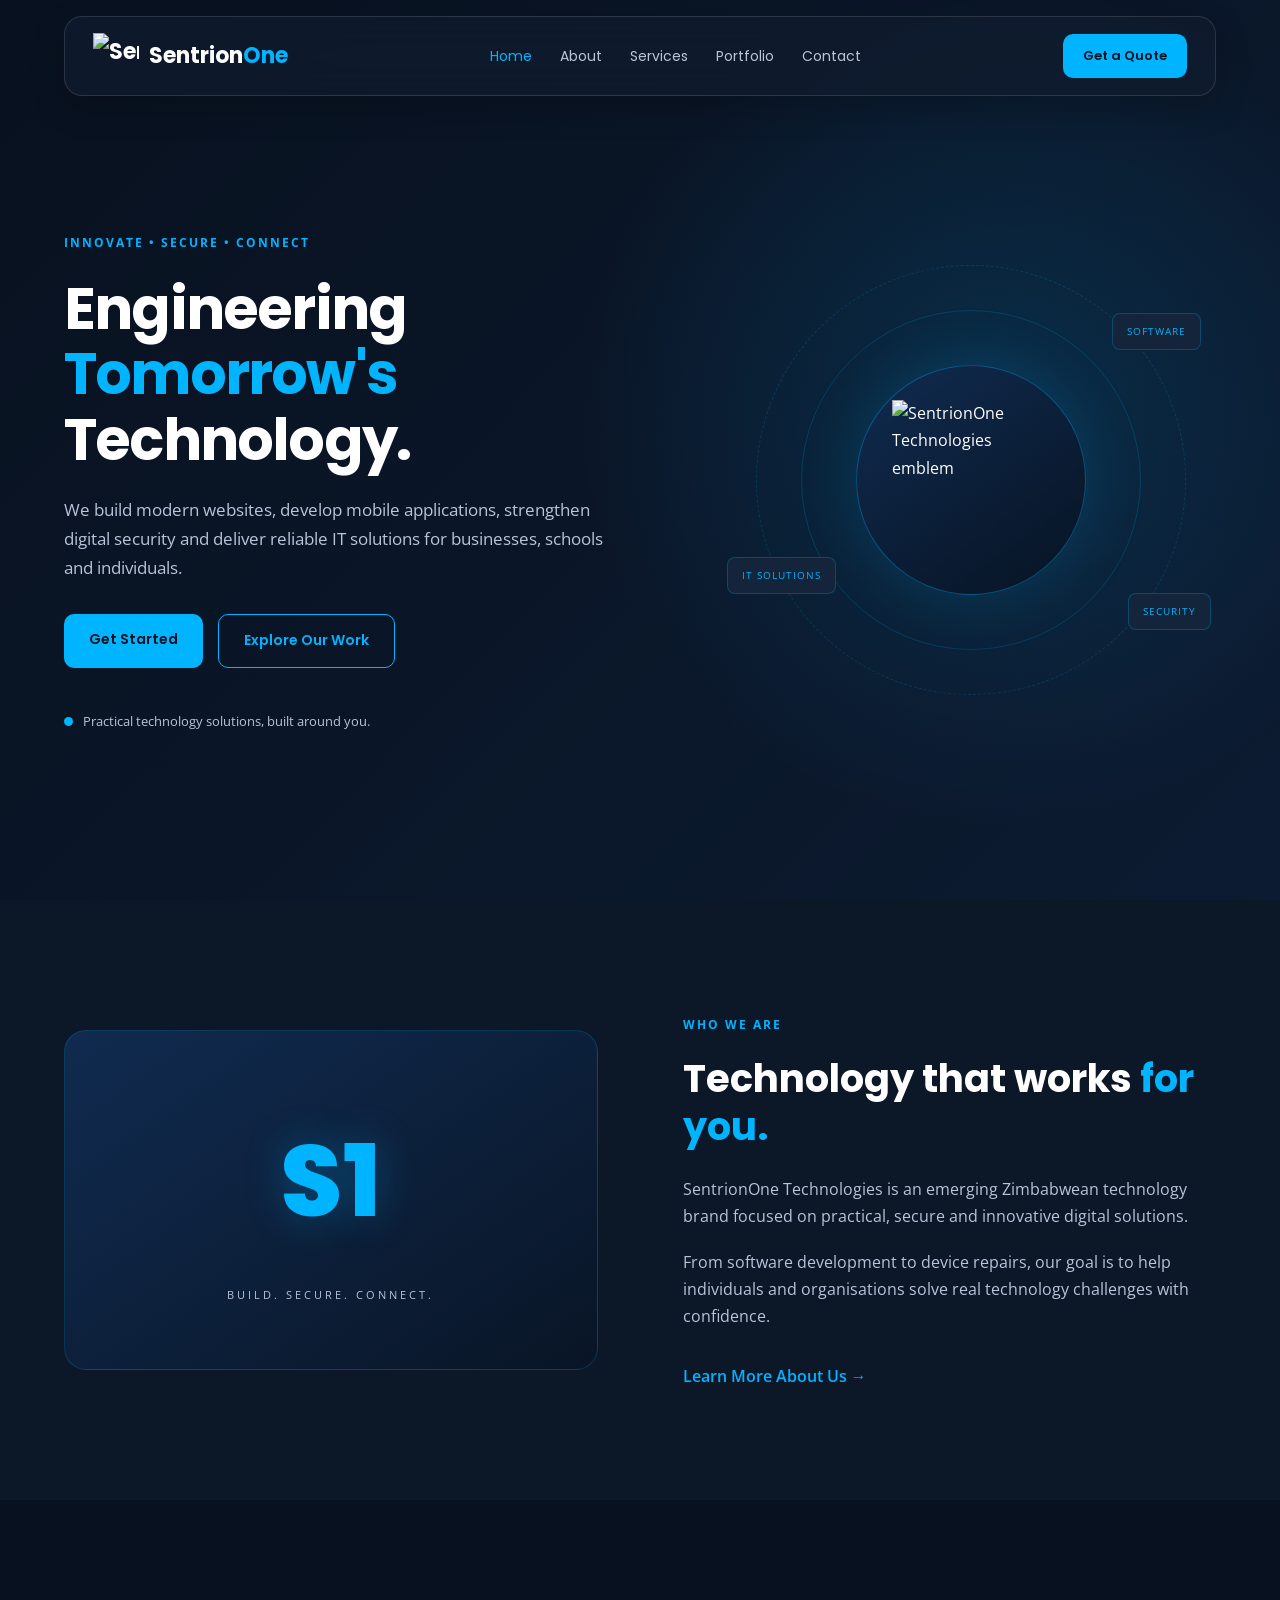
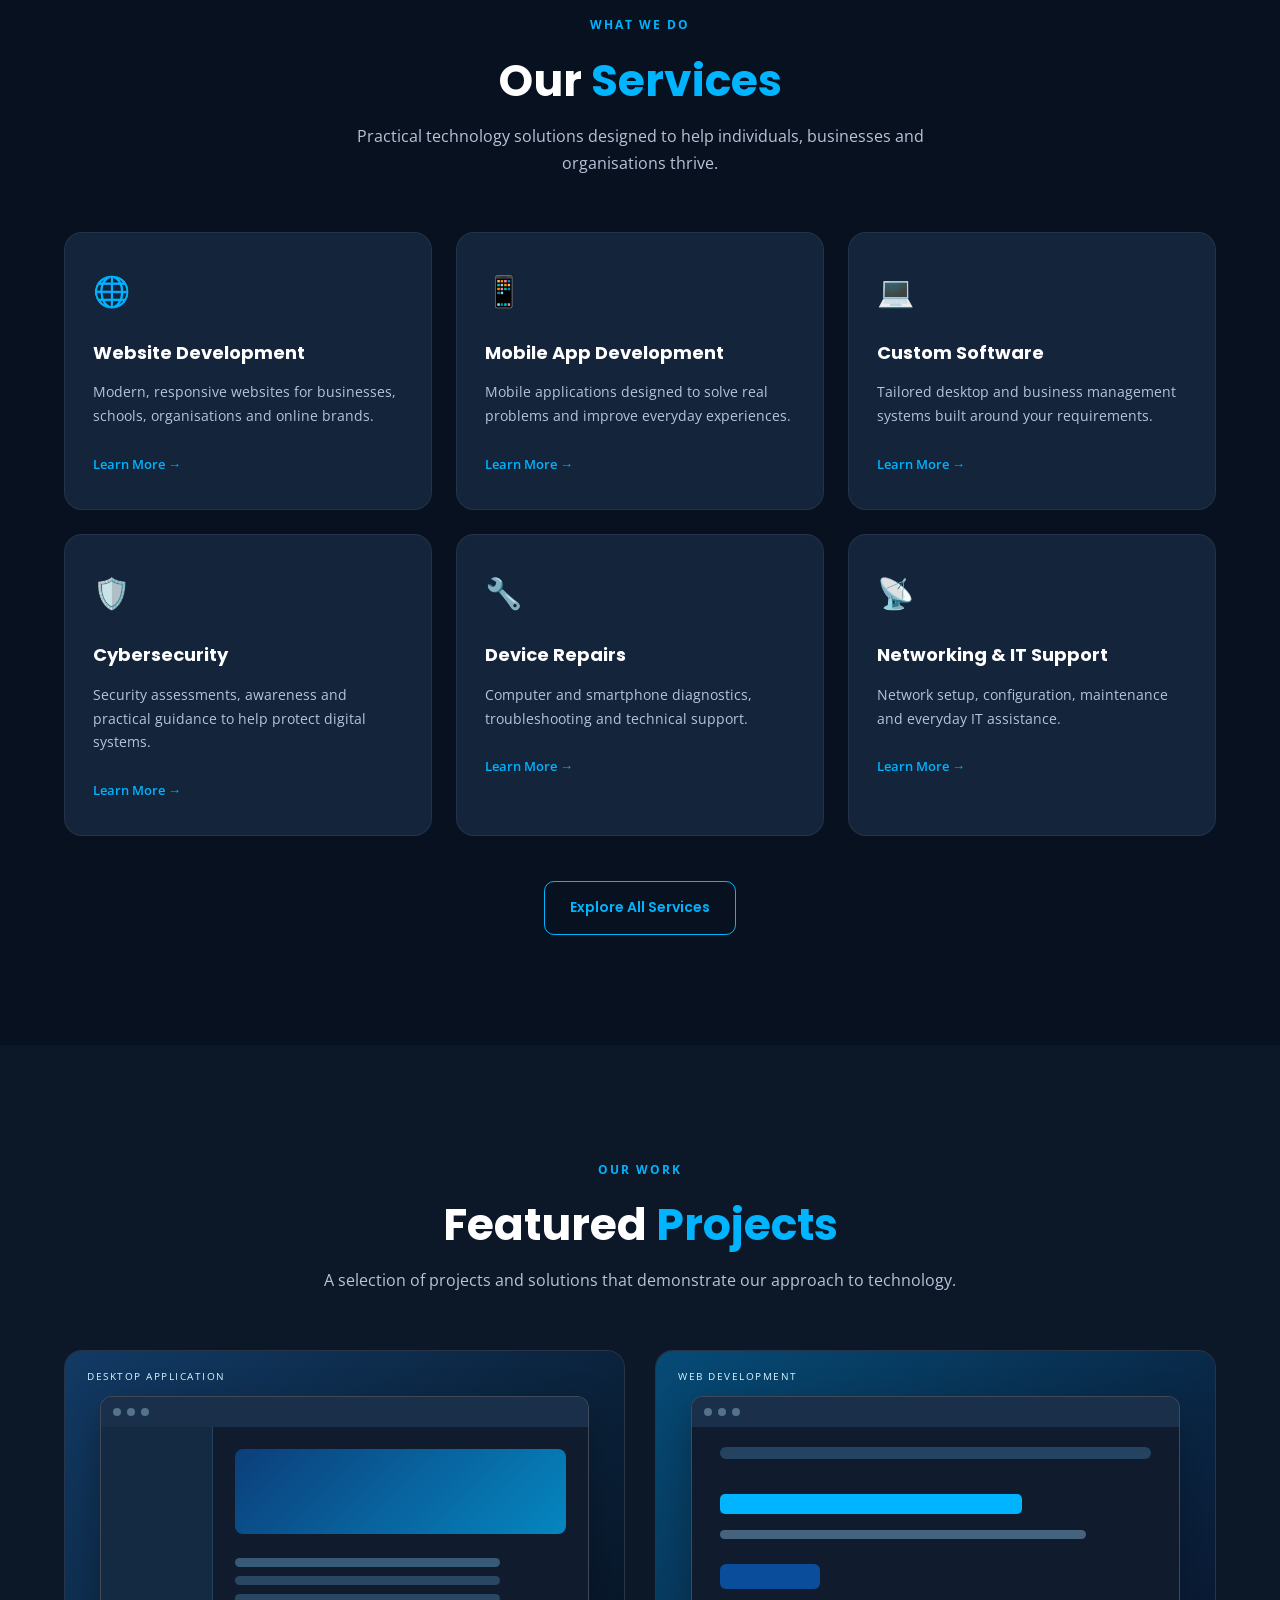
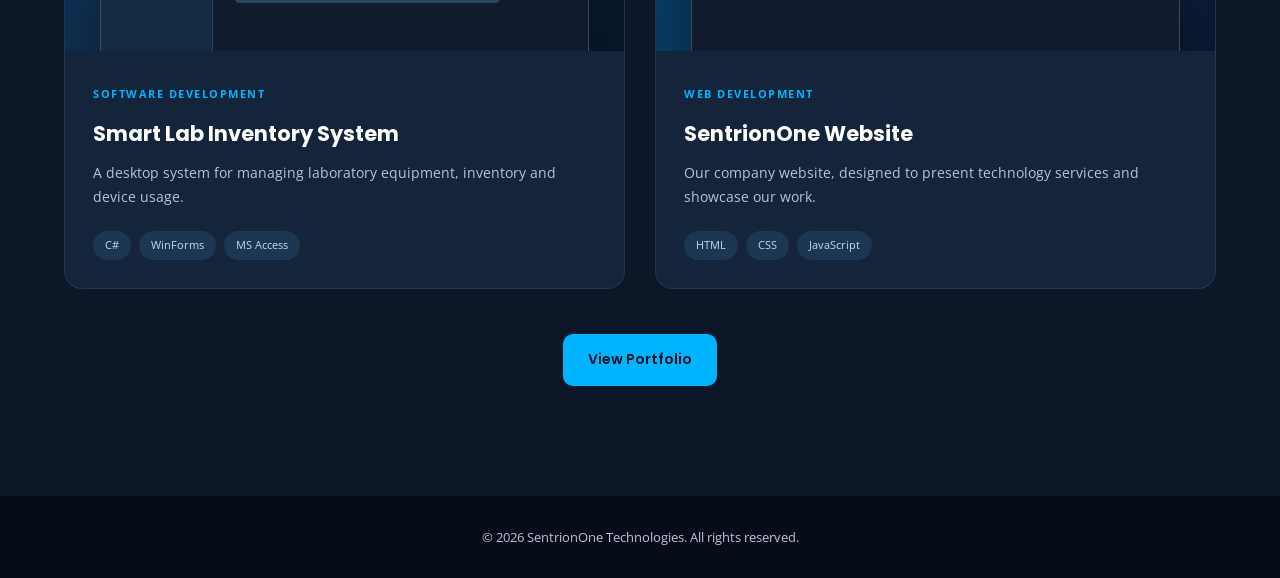
==== commit 0433c926: "Phoenix Sprint 2: add services and featured projects" ====
--- a/index.html
+++ b/index.html
@@ -146,7 +146,188 @@
             </div>
         </section>
 
-        <!-- Existing sections will be rebuilt next -->
+      
+<!-- SERVICES -->
+<section class="services-section" id="services">
+    <div class="container">
+
+        <div class="section-heading">
+            <span class="eyebrow">WHAT WE DO</span>
+            <h2>Our <span class="accent">Services</span></h2>
+            <p>
+                Practical technology solutions designed to help
+                individuals, businesses and organisations thrive.
+            </p>
+        </div>
+
+        <div class="services-grid">
+
+            <article class="service-card">
+                <div class="service-icon">🌐</div>
+                <h3>Website Development</h3>
+                <p>
+                    Modern, responsive websites for businesses,
+                    schools, organisations and online brands.
+                </p>
+                <a href="services.html">Learn More →</a>
+            </article>
+
+            <article class="service-card">
+                <div class="service-icon">📱</div>
+                <h3>Mobile App Development</h3>
+                <p>
+                    Mobile applications designed to solve real
+                    problems and improve everyday experiences.
+                </p>
+                <a href="services.html">Learn More →</a>
+            </article>
+
+            <article class="service-card">
+                <div class="service-icon">💻</div>
+                <h3>Custom Software</h3>
+                <p>
+                    Tailored desktop and business management
+                    systems built around your requirements.
+                </p>
+                <a href="services.html">Learn More →</a>
+            </article>
+
+            <article class="service-card">
+                <div class="service-icon">🛡️</div>
+                <h3>Cybersecurity</h3>
+                <p>
+                    Security assessments, awareness and practical
+                    guidance to help protect digital systems.
+                </p>
+                <a href="services.html">Learn More →</a>
+            </article>
+
+            <article class="service-card">
+                <div class="service-icon">🔧</div>
+                <h3>Device Repairs</h3>
+                <p>
+                    Computer and smartphone diagnostics,
+                    troubleshooting and technical support.
+                </p>
+                <a href="services.html">Learn More →</a>
+            </article>
+
+            <article class="service-card">
+                <div class="service-icon">📡</div>
+                <h3>Networking & IT Support</h3>
+                <p>
+                    Network setup, configuration, maintenance
+                    and everyday IT assistance.
+                </p>
+                <a href="services.html">Learn More →</a>
+            </article>
+
+        </div>
+
+        <div class="section-action">
+            <a href="services.html" class="btn btn-outline">
+                Explore All Services
+            </a>
+        </div>
+
+    </div>
+</section>
+
+<!-- FEATURED PROJECTS -->
+<section class="projects-section" id="projects">
+    <div class="container">
+
+        <div class="section-heading">
+            <span class="eyebrow">OUR WORK</span>
+            <h2>Featured <span class="accent">Projects</span></h2>
+            <p>
+                A selection of projects and solutions that
+                demonstrate our approach to technology.
+            </p>
+        </div>
+
+        <div class="projects-grid">
+
+            <article class="project-card">
+                <div class="project-preview lab-preview">
+                    <span class="preview-tag">DESKTOP APPLICATION</span>
+
+                    <div class="preview-window">
+                        <div class="window-bar">
+                            <span></span><span></span><span></span>
+                        </div>
+                        <div class="window-content">
+                            <div class="window-sidebar"></div>
+                            <div class="window-main">
+                                <div class="mock-chart"></div>
+                                <div class="mock-lines"></div>
+                            </div>
+                        </div>
+                    </div>
+                </div>
+
+                <div class="project-info">
+                    <span class="project-category">
+                        SOFTWARE DEVELOPMENT
+                    </span>
+                    <h3>Smart Lab Inventory System</h3>
+                    <p>
+                        A desktop system for managing laboratory
+                        equipment, inventory and device usage.
+                    </p>
+                    <div class="project-tags">
+                        <span>C#</span>
+                        <span>WinForms</span>
+                        <span>MS Access</span>
+                    </div>
+                </div>
+            </article>
+
+            <article class="project-card">
+                <div class="project-preview web-preview">
+                    <span class="preview-tag">WEB DEVELOPMENT</span>
+
+                    <div class="preview-window">
+                        <div class="window-bar">
+                            <span></span><span></span><span></span>
+                        </div>
+                        <div class="website-mockup">
+                            <div class="mock-nav"></div>
+                            <div class="mock-heading"></div>
+                            <div class="mock-subheading"></div>
+                            <div class="mock-button"></div>
+                        </div>
+                    </div>
+                </div>
+
+                <div class="project-info">
+                    <span class="project-category">
+                        WEB DEVELOPMENT
+                    </span>
+                    <h3>SentrionOne Website</h3>
+                    <p>
+                        Our company website, designed to present
+                        technology services and showcase our work.
+                    </p>
+                    <div class="project-tags">
+                        <span>HTML</span>
+                        <span>CSS</span>
+                        <span>JavaScript</span>
+                    </div>
+                </div>
+            </article>
+
+        </div>
+
+        <div class="section-action">
+            <a href="portfolio.html" class="btn btn-primary">
+                View Portfolio
+            </a>
+        </div>
+
+    </div>
+</section>
+
 
     </main>
 
--- a/css/styles.css
+++ b/css/styles.css
@@ -351,6 +351,301 @@
     color: var(--muted);
     font-size: 13px;
 }
+
+
+/* =====================================
+   SPRINT 2 — SERVICES
+===================================== */
+
+.services-section,
+.projects-section {
+    padding: 110px 0;
+}
+
+.services-section {
+    background: var(--dark);
+}
+
+.section-heading {
+    max-width: 650px;
+    margin: 0 auto 55px;
+    text-align: center;
+}
+
+.section-heading h2 {
+    font-size: clamp(30px, 3.5vw, 44px);
+    line-height: 1.25;
+    margin: 15px 0;
+}
+
+.section-heading p {
+    color: var(--muted);
+}
+
+.services-grid {
+    display: grid;
+    grid-template-columns: repeat(3, minmax(0, 1fr));
+    gap: 24px;
+}
+
+.service-card {
+    padding: 32px 28px;
+    background: var(--surface);
+    border: 1px solid rgba(255,255,255,.07);
+    border-radius: 18px;
+    transition: transform .3s, border-color .3s,
+                box-shadow .3s;
+}
+
+.service-card:hover {
+    transform: translateY(-6px);
+    border-color: rgba(0,180,255,.45);
+    box-shadow: 0 15px 40px rgba(0,0,0,.15);
+}
+
+.service-icon {
+    font-size: 30px;
+    margin-bottom: 22px;
+}
+
+.service-card h3 {
+    font-size: 18px;
+    margin-bottom: 12px;
+}
+
+.service-card p {
+    color: var(--muted);
+    font-size: 14px;
+    margin-bottom: 22px;
+}
+
+.service-card a {
+    color: var(--accent);
+    font-size: 13px;
+    font-weight: 600;
+}
+
+.section-action {
+    text-align: center;
+    margin-top: 45px;
+}
+
+/* =====================================
+   SPRINT 2 — FEATURED PROJECTS
+===================================== */
+
+.projects-section {
+    background: #0C1728;
+}
+
+.projects-grid {
+    display: grid;
+    grid-template-columns: repeat(2, minmax(0, 1fr));
+    gap: 30px;
+}
+
+.project-card {
+    overflow: hidden;
+    border-radius: 18px;
+    background: var(--surface);
+    border: 1px solid rgba(255,255,255,.08);
+    transition: transform .3s, border-color .3s;
+}
+
+.project-card:hover {
+    transform: translateY(-5px);
+    border-color: rgba(0,180,255,.4);
+}
+
+.project-preview {
+    height: 300px;
+    padding: 45px 35px 0;
+    position: relative;
+    overflow: hidden;
+}
+
+.lab-preview {
+    background: linear-gradient(135deg, #123A64, #071627);
+}
+
+.web-preview {
+    background: linear-gradient(135deg, #064B76, #0B1730);
+}
+
+.preview-tag {
+    position: absolute;
+    top: 17px;
+    left: 22px;
+    font-size: 10px;
+    letter-spacing: 1.5px;
+    color: #D7F5FF;
+}
+
+.preview-window {
+    height: 260px;
+    background: #101C2E;
+    border: 1px solid rgba(255,255,255,.2);
+    border-radius: 12px 12px 0 0;
+    box-shadow: 0 15px 40px rgba(0,0,0,.3);
+    overflow: hidden;
+}
+
+.window-bar {
+    height: 30px;
+    display: flex;
+    align-items: center;
+    gap: 6px;
+    padding: 0 12px;
+    background: #1A304A;
+}
+
+.window-bar span {
+    width: 8px;
+    height: 8px;
+    border-radius: 50%;
+    background: #54718D;
+}
+
+.window-content {
+    display: flex;
+    height: 230px;
+}
+
+.window-sidebar {
+    width: 23%;
+    background: #142A43;
+    border-right: 1px solid #25425D;
+}
+
+.window-main {
+    flex: 1;
+    padding: 22px;
+}
+
+.mock-chart {
+    height: 85px;
+    border-radius: 8px;
+    background: linear-gradient(
+        135deg, #0A4D9B, #00B4FF
+    );
+    opacity: .7;
+}
+
+.mock-lines {
+    width: 80%;
+    height: 9px;
+    background: #365A78;
+    border-radius: 10px;
+    margin-top: 24px;
+    box-shadow: 0 18px #294760, 0 36px #294760;
+}
+
+.website-mockup {
+    padding: 20px 28px;
+}
+
+.mock-nav {
+    height: 12px;
+    width: 100%;
+    border-radius: 6px;
+    background: #244361;
+    margin-bottom: 35px;
+}
+
+.mock-heading {
+    width: 70%;
+    height: 20px;
+    border-radius: 5px;
+    background: #00B4FF;
+}
+
+.mock-subheading {
+    width: 85%;
+    height: 9px;
+    margin-top: 16px;
+    border-radius: 5px;
+    background: #45637C;
+}
+
+.mock-button {
+    width: 100px;
+    height: 25px;
+    border-radius: 6px;
+    margin-top: 25px;
+    background: #0A4D9B;
+}
+
+.project-info {
+    padding: 28px;
+}
+
+.project-category {
+    color: var(--accent);
+    font-size: 11px;
+    font-weight: 700;
+    letter-spacing: 1.5px;
+}
+
+.project-info h3 {
+    font-size: 21px;
+    margin: 10px 0;
+}
+
+.project-info p {
+    color: var(--muted);
+    font-size: 14px;
+    margin-bottom: 22px;
+}
+
+.project-tags {
+    display: flex;
+    flex-wrap: wrap;
+    gap: 8px;
+}
+
+.project-tags span {
+    background: #1D3752;
+    color: #B9DFF4;
+    padding: 5px 12px;
+    border-radius: 20px;
+    font-size: 11px;
+}
+
+/* =====================================
+   SPRINT 2 — RESPONSIVE
+===================================== */
+
+@media (max-width: 900px) {
+    .services-grid {
+        grid-template-columns: repeat(2, minmax(0, 1fr));
+    }
+}
+
+@media (max-width: 650px) {
+    .services-section,
+    .projects-section {
+        padding: 75px 0;
+    }
+
+    .services-grid,
+    .projects-grid {
+        grid-template-columns: 1fr;
+    }
+
+    .service-card {
+        padding: 26px;
+    }
+
+    .project-preview {
+        height: 250px;
+        padding: 45px 22px 0;
+    }
+
+    .section-heading {
+        margin-bottom: 35px;
+    }
+}
+
 
 /* MOBILE */
 
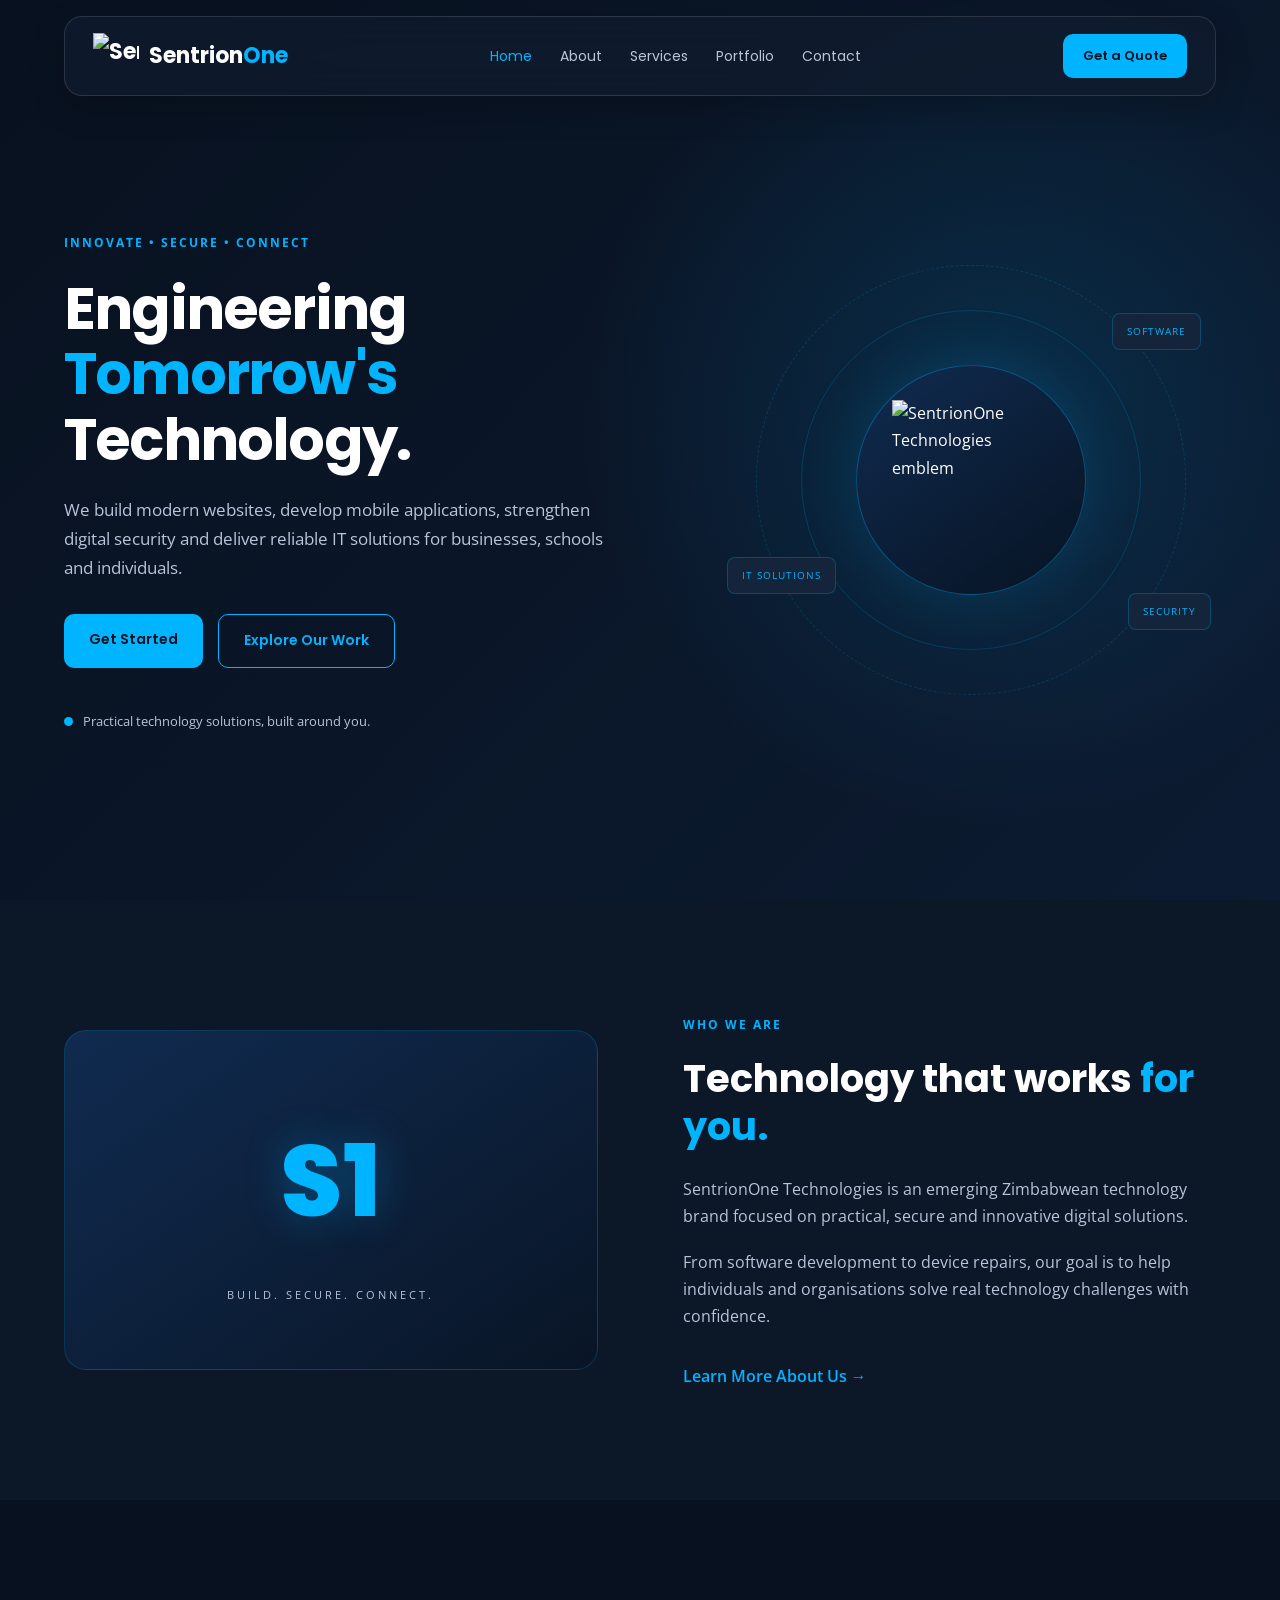
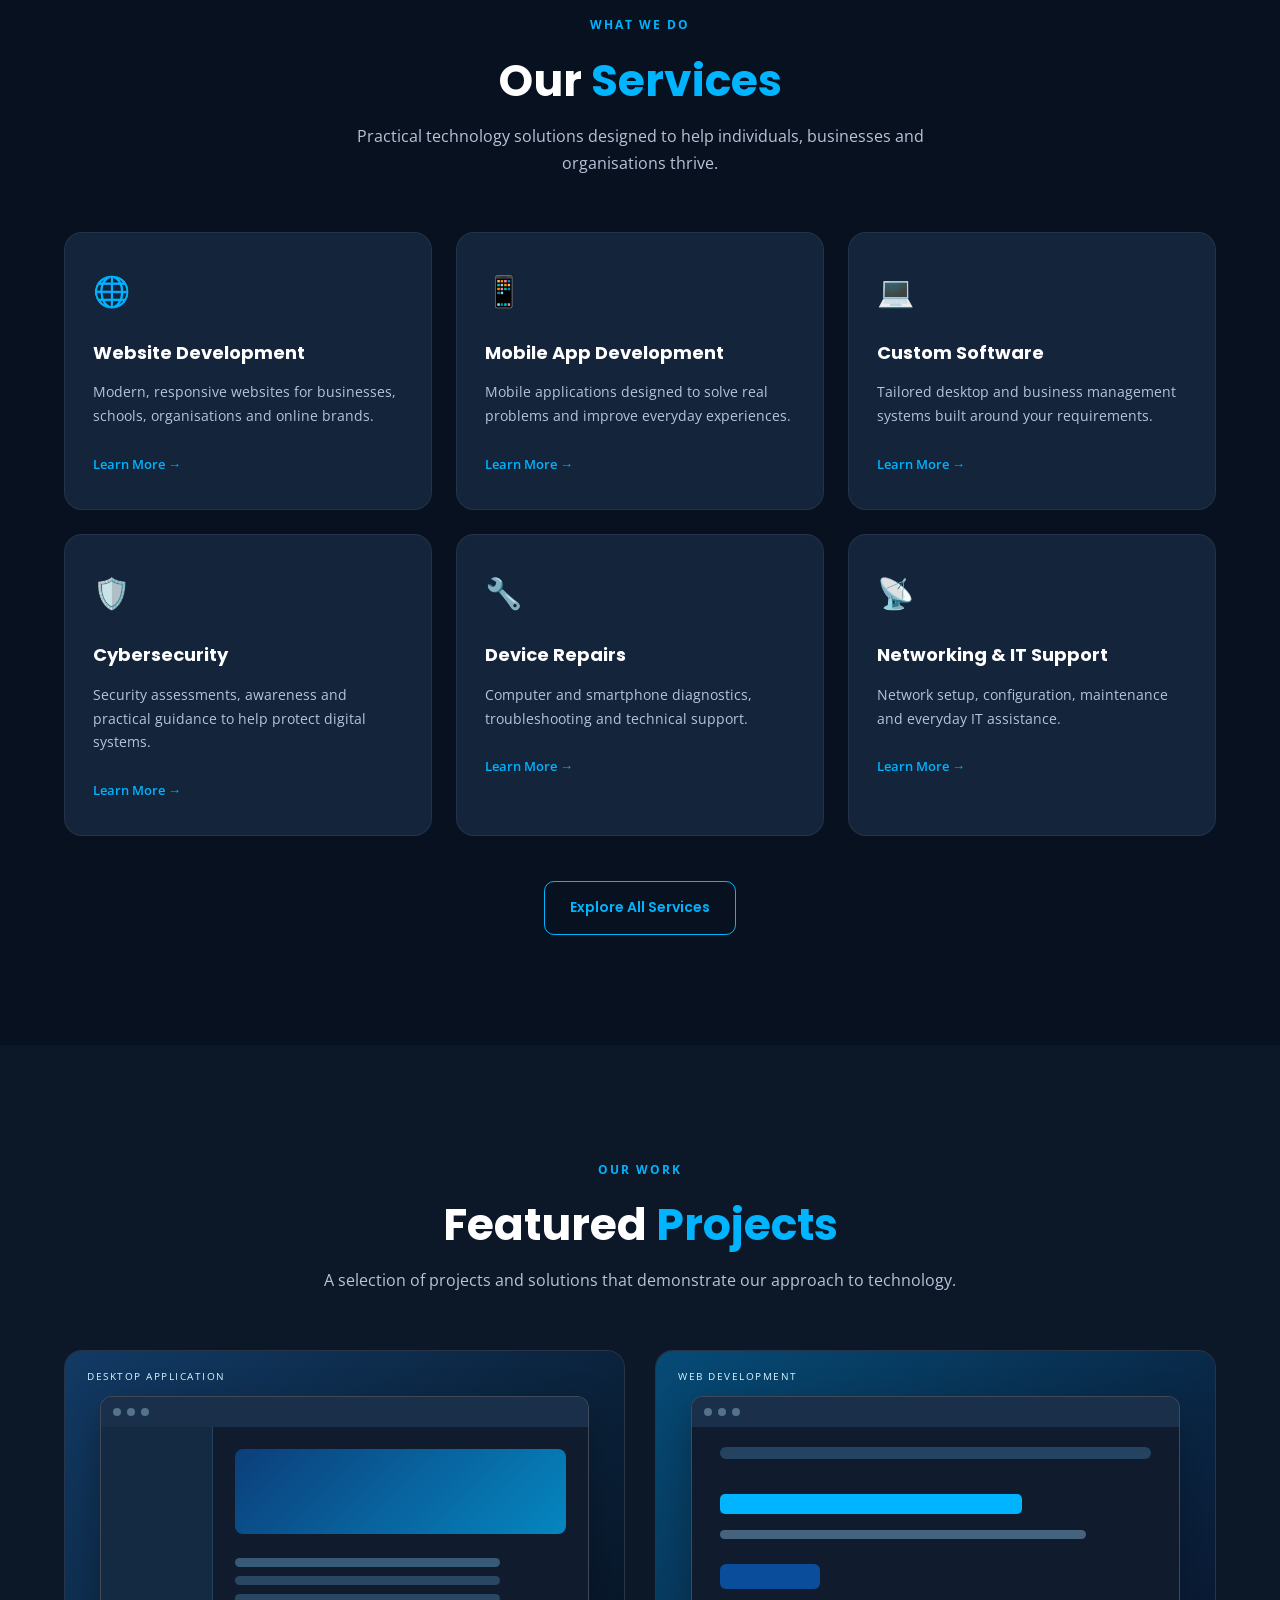
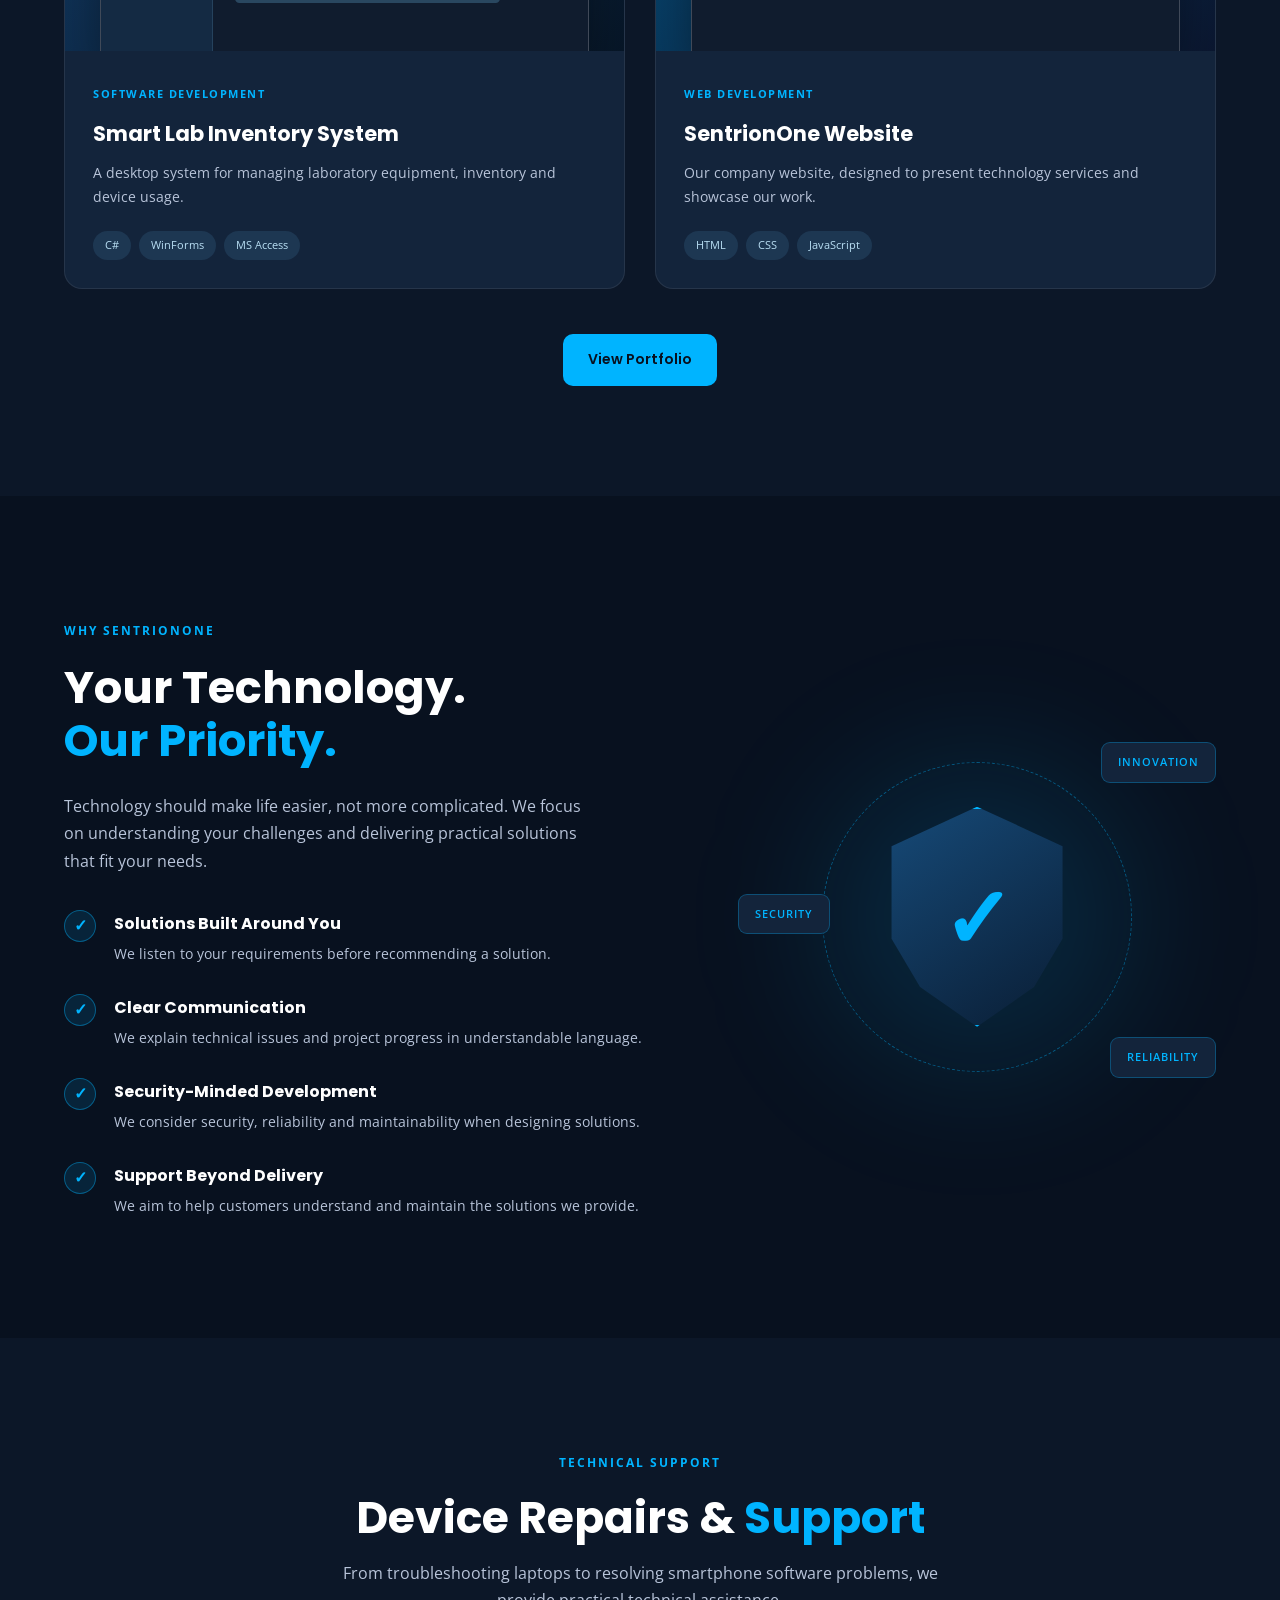
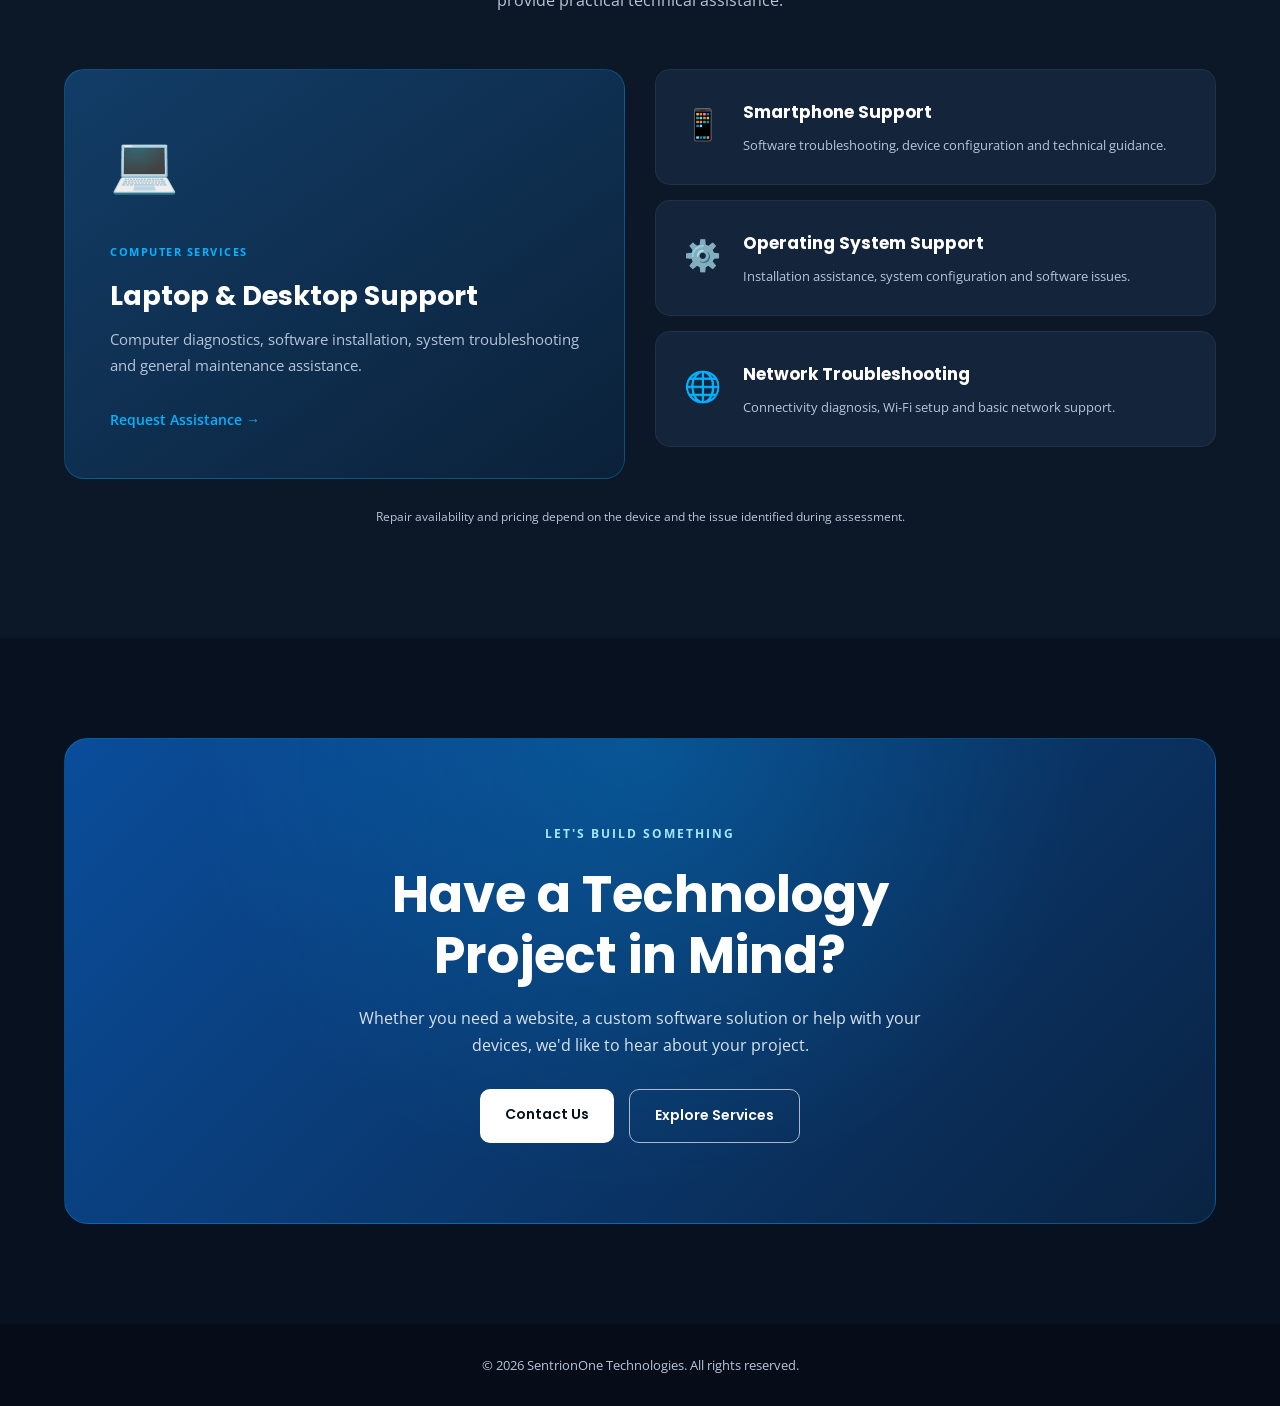
==== commit 1f790da7: "Phoenix Sprint 3: add why choose us repairs and CTA" ====
--- a/index.html
+++ b/index.html
@@ -329,6 +329,224 @@
 </section>
 
 
+<!-- WHY CHOOSE SENTRIONONE -->
+<section class="why-section" id="why-us">
+    <div class="container why-grid">
+
+        <div class="why-content">
+            <span class="eyebrow">WHY SENTRIONONE</span>
+
+            <h2>
+                Your Technology.
+                <span class="accent">Our Priority.</span>
+            </h2>
+
+            <p class="why-intro">
+                Technology should make life easier, not more
+                complicated. We focus on understanding your
+                challenges and delivering practical solutions
+                that fit your needs.
+            </p>
+
+            <div class="why-list">
+
+                <div class="why-item">
+                    <span class="why-check">✓</span>
+                    <div>
+                        <h3>Solutions Built Around You</h3>
+                        <p>
+                            We listen to your requirements before
+                            recommending a solution.
+                        </p>
+                    </div>
+                </div>
+
+                <div class="why-item">
+                    <span class="why-check">✓</span>
+                    <div>
+                        <h3>Clear Communication</h3>
+                        <p>
+                            We explain technical issues and project
+                            progress in understandable language.
+                        </p>
+                    </div>
+                </div>
+
+                <div class="why-item">
+                    <span class="why-check">✓</span>
+                    <div>
+                        <h3>Security-Minded Development</h3>
+                        <p>
+                            We consider security, reliability and
+                            maintainability when designing solutions.
+                        </p>
+                    </div>
+                </div>
+
+                <div class="why-item">
+                    <span class="why-check">✓</span>
+                    <div>
+                        <h3>Support Beyond Delivery</h3>
+                        <p>
+                            We aim to help customers understand and
+                            maintain the solutions we provide.
+                        </p>
+                    </div>
+                </div>
+
+            </div>
+        </div>
+
+        <div class="why-visual">
+            <div class="why-glow"></div>
+
+            <div class="why-orbit">
+                <div class="why-shield">
+                    <span class="shield-check">✓</span>
+                </div>
+            </div>
+
+            <span class="why-floating-label why-label-one">
+                INNOVATION
+            </span>
+
+            <span class="why-floating-label why-label-two">
+                RELIABILITY
+            </span>
+
+            <span class="why-floating-label why-label-three">
+                SECURITY
+            </span>
+        </div>
+
+    </div>
+</section>
+
+
+<!-- DEVICE REPAIRS -->
+<section class="repairs-section" id="repairs">
+    <div class="container">
+
+        <div class="section-heading">
+            <span class="eyebrow">TECHNICAL SUPPORT</span>
+
+            <h2>
+                Device Repairs &
+                <span class="accent">Support</span>
+            </h2>
+
+            <p>
+                From troubleshooting laptops to resolving
+                smartphone software problems, we provide
+                practical technical assistance.
+            </p>
+        </div>
+
+        <div class="repairs-layout">
+
+            <div class="repair-feature">
+                <div class="repair-feature-icon">💻</div>
+
+                <span class="repair-type">
+                    COMPUTER SERVICES
+                </span>
+
+                <h3>Laptop & Desktop Support</h3>
+
+                <p>
+                    Computer diagnostics, software installation,
+                    system troubleshooting and general
+                    maintenance assistance.
+                </p>
+
+                <a href="contact.html" class="repair-link">
+                    Request Assistance →
+                </a>
+            </div>
+
+            <div class="repair-list">
+
+                <div class="repair-list-item">
+                    <div class="repair-small-icon">📱</div>
+
+                    <div>
+                        <h3>Smartphone Support</h3>
+                        <p>
+                            Software troubleshooting, device
+                            configuration and technical guidance.
+                        </p>
+                    </div>
+                </div>
+
+                <div class="repair-list-item">
+                    <div class="repair-small-icon">⚙️</div>
+
+                    <div>
+                        <h3>Operating System Support</h3>
+                        <p>
+                            Installation assistance, system
+                            configuration and software issues.
+                        </p>
+                    </div>
+                </div>
+
+                <div class="repair-list-item">
+                    <div class="repair-small-icon">🌐</div>
+
+                    <div>
+                        <h3>Network Troubleshooting</h3>
+                        <p>
+                            Connectivity diagnosis, Wi-Fi setup
+                            and basic network support.
+                        </p>
+                    </div>
+                </div>
+
+            </div>
+        </div>
+
+        <p class="repairs-note">
+            Repair availability and pricing depend on the device
+            and the issue identified during assessment.
+        </p>
+
+    </div>
+</section>
+
+
+<!-- CALL TO ACTION -->
+<section class="cta-section" id="get-started">
+    <div class="container">
+
+        <div class="cta-content">
+            <span class="eyebrow">LET'S BUILD SOMETHING</span>
+
+            <h2>
+                Have a Technology
+                <span>Project in Mind?</span>
+            </h2>
+
+            <p>
+                Whether you need a website, a custom software
+                solution or help with your devices, we'd like
+                to hear about your project.
+            </p>
+
+            <div class="cta-buttons">
+                <a href="contact.html" class="btn cta-primary">
+                    Contact Us
+                </a>
+
+                <a href="services.html" class="btn cta-secondary">
+                    Explore Services
+                </a>
+            </div>
+        </div>
+
+    </div>
+</section>
+
+
     </main>
 
     <footer class="footer">
--- a/css/styles.css
+++ b/css/styles.css
@@ -748,3 +748,373 @@
         scroll-behavior: auto !important;
     }
 }
+
+
+/* =====================================
+   SPRINT 3 — WHY CHOOSE US
+===================================== */
+
+.why-section {
+    padding: 120px 0;
+    background: var(--dark);
+    overflow: hidden;
+}
+
+.why-grid {
+    display: grid;
+    grid-template-columns: 1.1fr 0.9fr;
+    align-items: center;
+    gap: 90px;
+}
+
+.why-content h2 {
+    font-size: clamp(32px, 3.5vw, 46px);
+    line-height: 1.2;
+    margin: 18px 0 25px;
+}
+
+.why-content h2 .accent {
+    display: block;
+}
+
+.why-intro {
+    color: var(--muted);
+    margin-bottom: 35px;
+    max-width: 540px;
+}
+
+.why-list {
+    display: flex;
+    flex-direction: column;
+    gap: 28px;
+}
+
+.why-item {
+    display: flex;
+    align-items: flex-start;
+    gap: 18px;
+}
+
+.why-check {
+    flex-shrink: 0;
+    width: 32px;
+    height: 32px;
+    border-radius: 50%;
+    background: rgba(0,180,255,.12);
+    border: 1px solid rgba(0,180,255,.4);
+    color: var(--accent);
+    display: grid;
+    place-items: center;
+    font-weight: bold;
+}
+
+.why-item h3 {
+    font-size: 16px;
+    margin-bottom: 5px;
+}
+
+.why-item p {
+    color: var(--muted);
+    font-size: 14px;
+}
+
+/* WHY US ILLUSTRATION */
+
+.why-visual {
+    min-height: 460px;
+    position: relative;
+    display: flex;
+    justify-content: center;
+    align-items: center;
+    isolation: isolate;
+}
+
+.why-glow {
+    position: absolute;
+    width: 320px;
+    height: 320px;
+    border-radius: 50%;
+    background: rgba(0,180,255,.12);
+    filter: blur(65px);
+    z-index: -1;
+}
+
+.why-orbit {
+    width: 310px;
+    height: 310px;
+    border: 1px dashed rgba(0,180,255,.4);
+    border-radius: 50%;
+    display: flex;
+    align-items: center;
+    justify-content: center;
+    animation: why-float 5s ease-in-out infinite;
+}
+
+.why-shield {
+    width: 190px;
+    height: 220px;
+    background: linear-gradient(145deg, #164A78, #0A1D34);
+    border: 2px solid var(--accent);
+    clip-path: polygon(
+        50% 0%, 95% 18%, 95% 60%,
+        80% 82%, 50% 100%, 20% 82%,
+        5% 60%, 5% 18%
+    );
+    display: grid;
+    place-items: center;
+    box-shadow: 0 0 40px rgba(0,180,255,.2);
+}
+
+.shield-check {
+    font-size: 85px;
+    font-weight: 700;
+    color: var(--accent);
+}
+
+.why-floating-label {
+    position: absolute;
+    padding: 10px 16px;
+    border-radius: 9px;
+    background: #13243B;
+    border: 1px solid rgba(0,180,255,.3);
+    color: var(--accent);
+    font-size: 11px;
+    font-weight: 600;
+    letter-spacing: 1px;
+}
+
+.why-label-one {
+    top: 12%;
+    right: 0;
+}
+
+.why-label-two {
+    bottom: 15%;
+    right: 0;
+}
+
+.why-label-three {
+    top: 45%;
+    left: 0;
+}
+
+@keyframes why-float {
+    0%, 100% { transform: translateY(0); }
+    50% { transform: translateY(-12px); }
+}
+
+/* =====================================
+   SPRINT 3 — REPAIRS
+===================================== */
+
+.repairs-section {
+    padding: 110px 0;
+    background: #0C1728;
+}
+
+.repairs-layout {
+    display: grid;
+    grid-template-columns: 1fr 1fr;
+    gap: 30px;
+    align-items: stretch;
+}
+
+.repair-feature {
+    padding: 45px;
+    background: linear-gradient(145deg, #123D67, #0B2139);
+    border: 1px solid rgba(0,180,255,.25);
+    border-radius: 20px;
+}
+
+.repair-feature-icon {
+    font-size: 55px;
+    margin-bottom: 28px;
+}
+
+.repair-type {
+    font-size: 11px;
+    color: var(--accent);
+    letter-spacing: 1.5px;
+    font-weight: 700;
+}
+
+.repair-feature h3 {
+    font-size: 27px;
+    line-height: 1.3;
+    margin: 14px 0;
+}
+
+.repair-feature p {
+    color: var(--muted);
+    font-size: 15px;
+    margin-bottom: 28px;
+}
+
+.repair-link {
+    color: var(--accent);
+    font-weight: 600;
+    font-size: 14px;
+}
+
+.repair-list {
+    display: flex;
+    flex-direction: column;
+    gap: 15px;
+}
+
+.repair-list-item {
+    display: flex;
+    align-items: flex-start;
+    gap: 22px;
+    padding: 28px;
+    background: var(--surface);
+    border: 1px solid rgba(255,255,255,.06);
+    border-radius: 15px;
+}
+
+.repair-small-icon {
+    font-size: 30px;
+}
+
+.repair-list-item h3 {
+    font-size: 17px;
+    margin-bottom: 7px;
+}
+
+.repair-list-item p {
+    color: var(--muted);
+    font-size: 13px;
+}
+
+.repairs-note {
+    color: var(--muted);
+    font-size: 12px;
+    text-align: center;
+    margin-top: 28px;
+}
+
+/* =====================================
+   SPRINT 3 — CALL TO ACTION
+===================================== */
+
+.cta-section {
+    padding: 100px 0;
+    background: var(--dark);
+}
+
+.cta-content {
+    padding: 80px 35px;
+    text-align: center;
+    border-radius: 24px;
+    background:
+        radial-gradient(
+            circle at 50% 0%,
+            rgba(0,180,255,.2),
+            transparent 60%
+        ),
+        linear-gradient(135deg, #0A4D9B, #0A2342);
+    border: 1px solid rgba(0,180,255,.25);
+}
+
+.cta-content .eyebrow {
+    color: #A6E7FF;
+}
+
+.cta-content h2 {
+    font-size: clamp(32px, 4vw, 52px);
+    line-height: 1.2;
+    margin: 18px 0;
+}
+
+.cta-content h2 span {
+    display: block;
+}
+
+.cta-content p {
+    color: #D9E3F0;
+    max-width: 580px;
+    margin: 0 auto 30px;
+}
+
+.cta-buttons {
+    display: flex;
+    justify-content: center;
+    flex-wrap: wrap;
+    gap: 15px;
+}
+
+.cta-primary {
+    background: white;
+    color: #08111F;
+}
+
+.cta-secondary {
+    border: 1px solid rgba(255,255,255,.65);
+    color: white;
+}
+
+/* =====================================
+   SPRINT 3 — MOBILE RESPONSIVENESS
+===================================== */
+
+@media (max-width: 900px) {
+    .why-grid,
+    .repairs-layout {
+        grid-template-columns: 1fr;
+        gap: 45px;
+    }
+
+    .why-visual {
+        min-height: 380px;
+    }
+}
+
+@media (max-width: 600px) {
+    .why-section,
+    .repairs-section,
+    .cta-section {
+        padding: 75px 0;
+    }
+
+    .why-visual {
+        min-height: 320px;
+    }
+
+    .why-orbit {
+        width: 240px;
+        height: 240px;
+    }
+
+    .why-shield {
+        width: 140px;
+        height: 165px;
+    }
+
+    .shield-check {
+        font-size: 60px;
+    }
+
+    .why-floating-label {
+        font-size: 9px;
+        padding: 7px 10px;
+    }
+
+    .repair-feature {
+        padding: 30px;
+    }
+
+    .repair-list-item {
+        padding: 22px;
+        gap: 15px;
+    }
+
+    .cta-content {
+        padding: 55px 22px;
+    }
+}
+
+@media (prefers-reduced-motion: reduce) {
+    .why-orbit {
+        animation: none;
+    }
+}
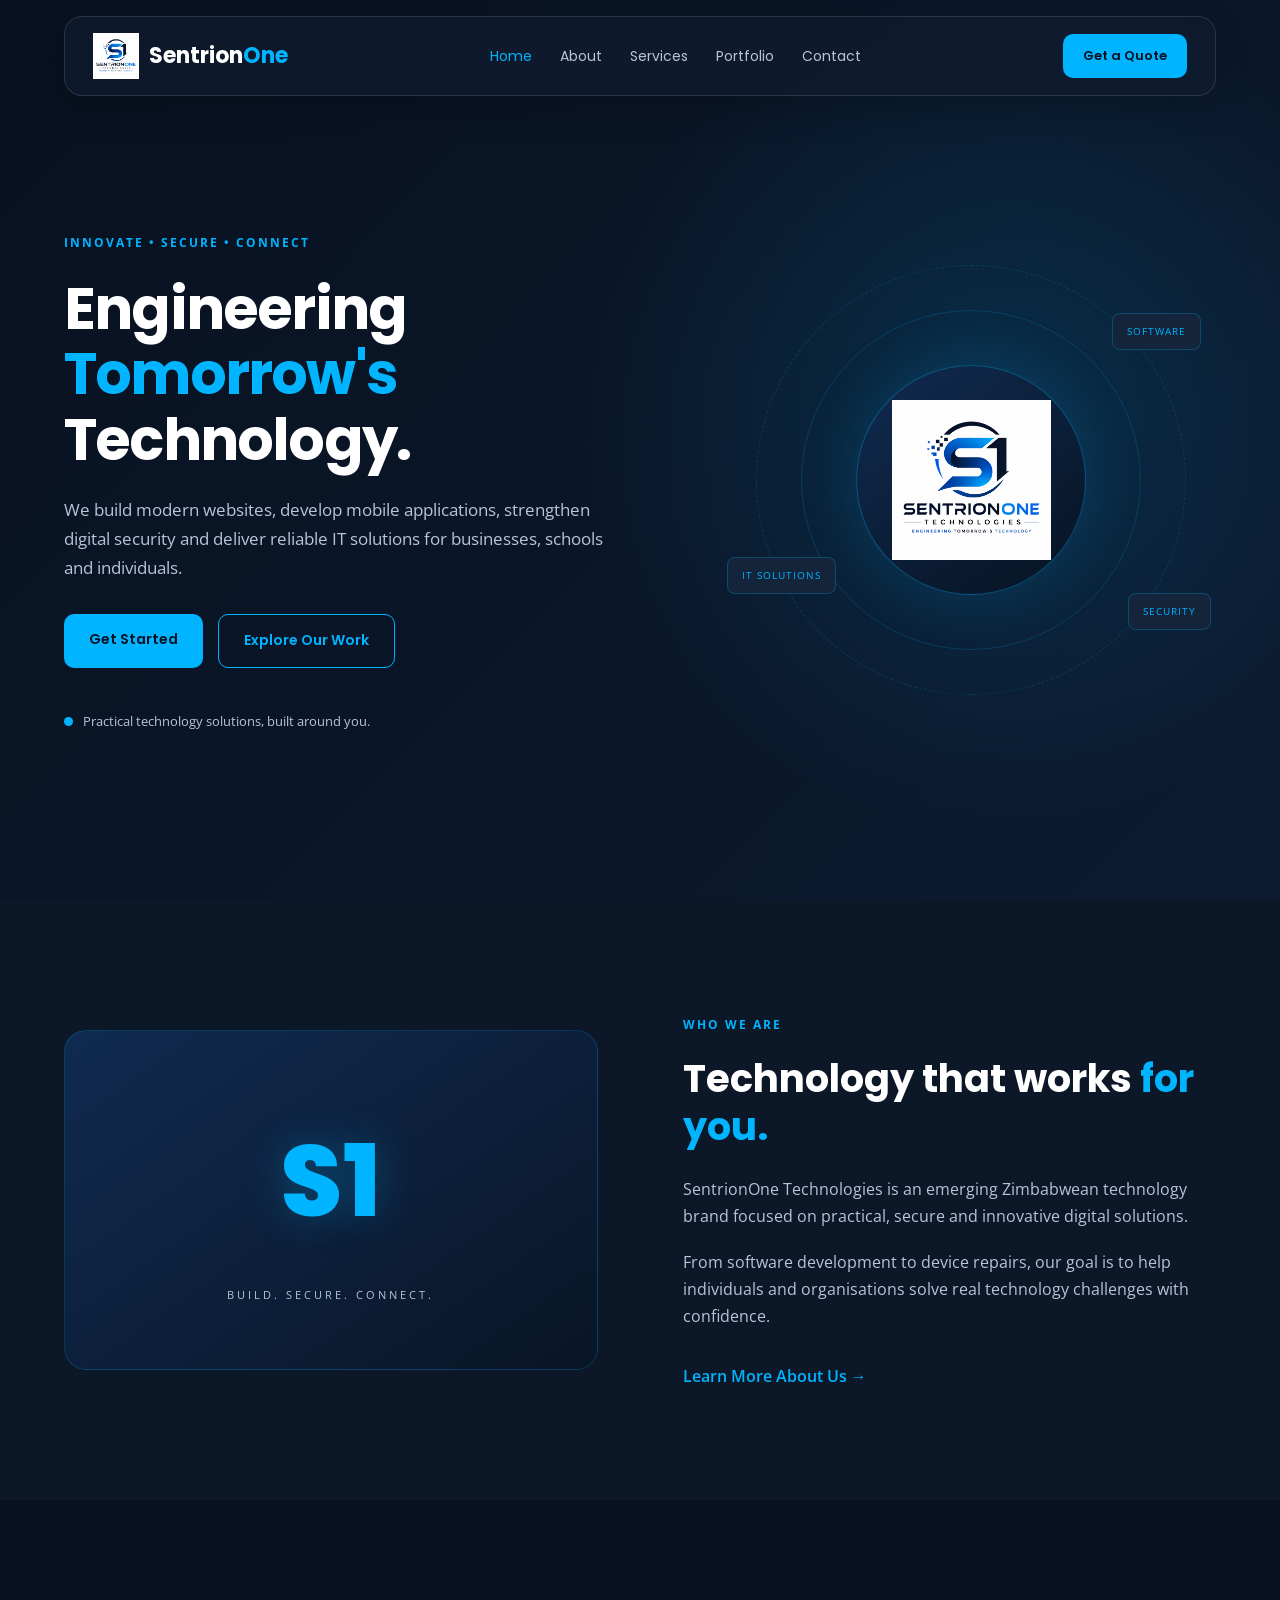
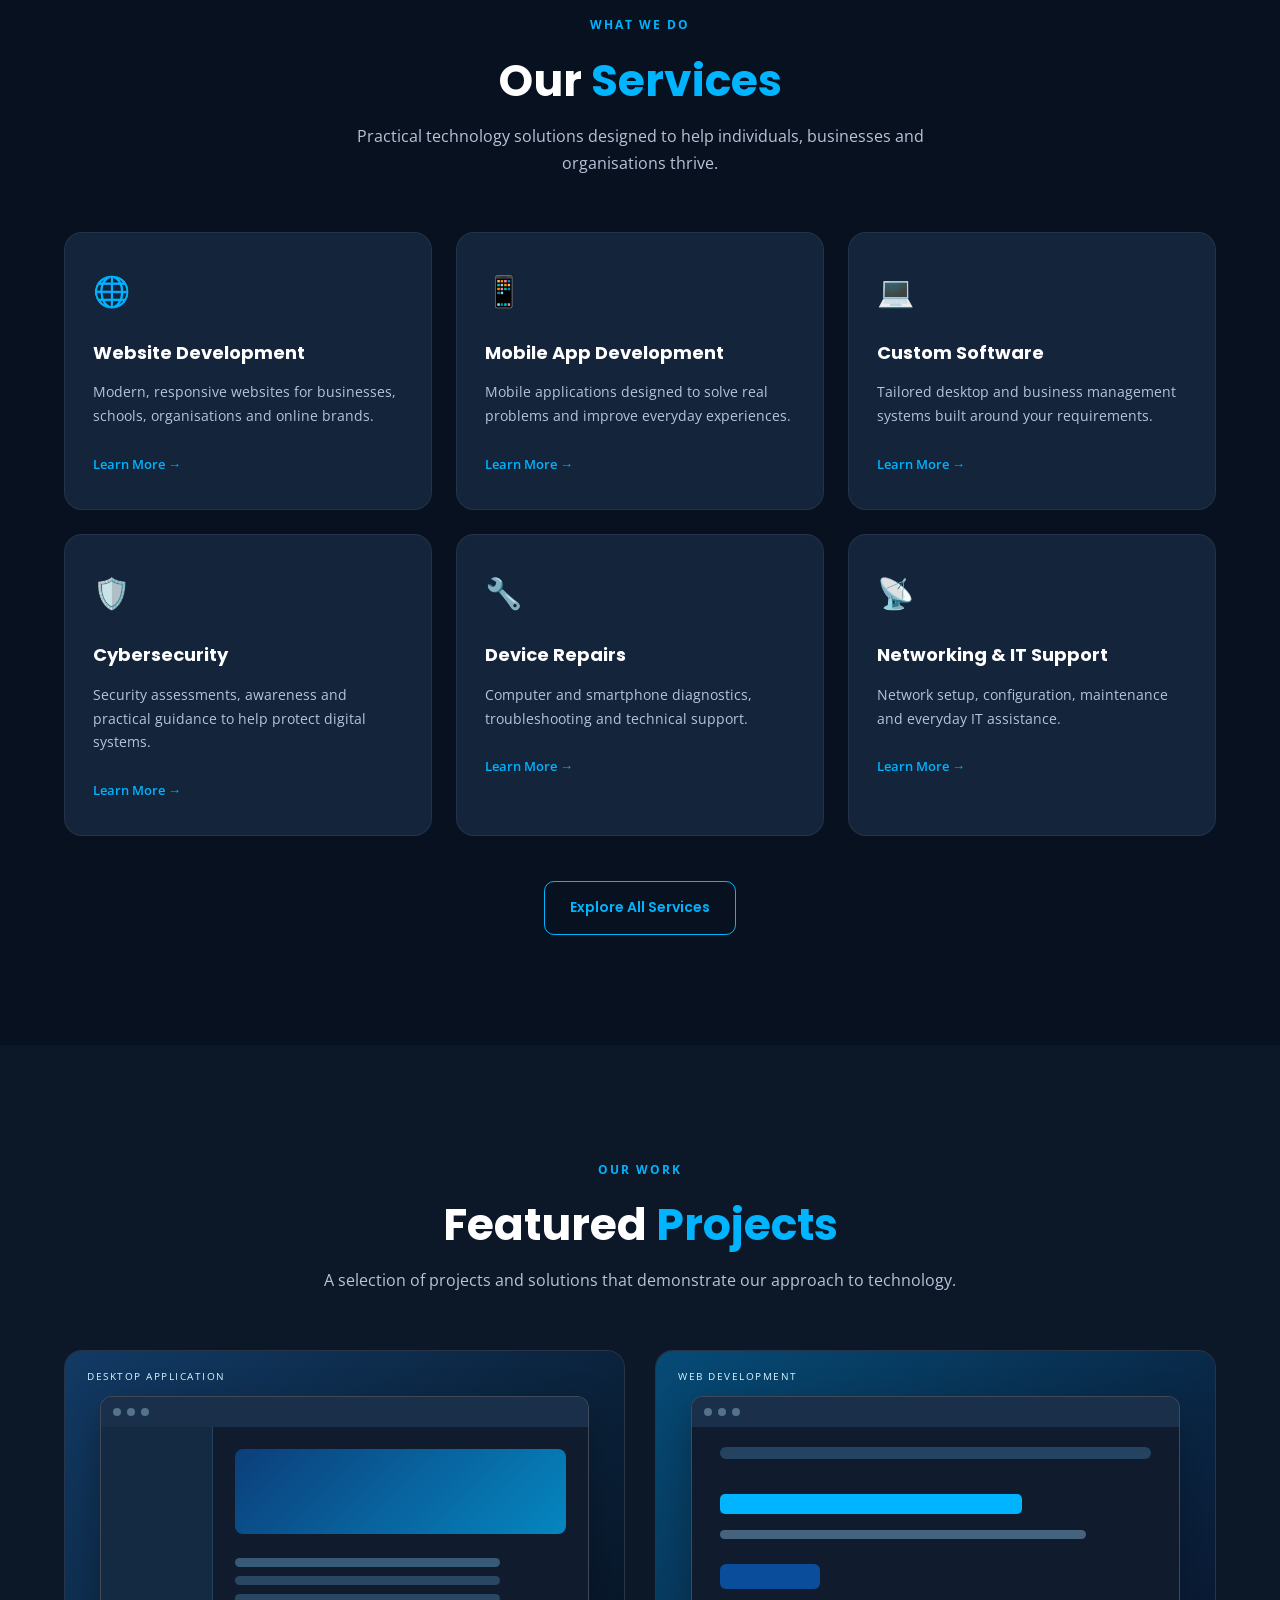
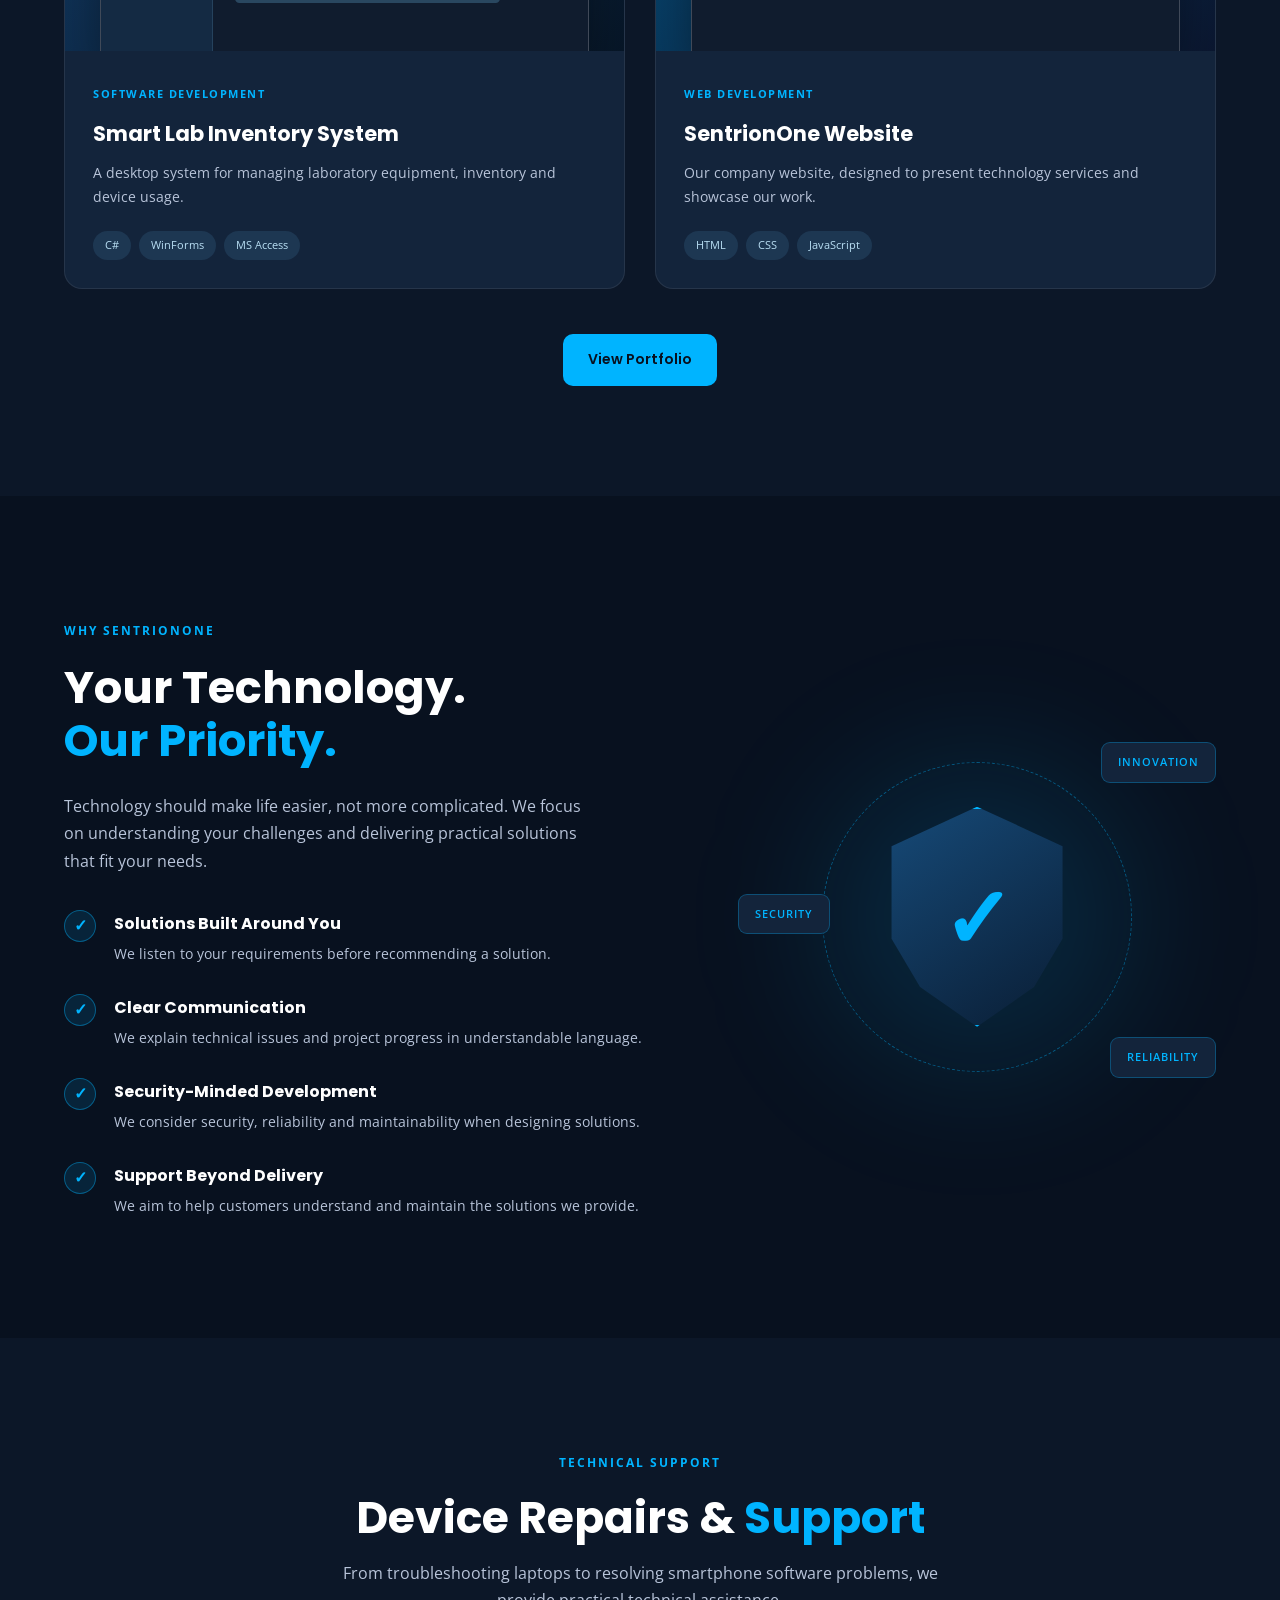
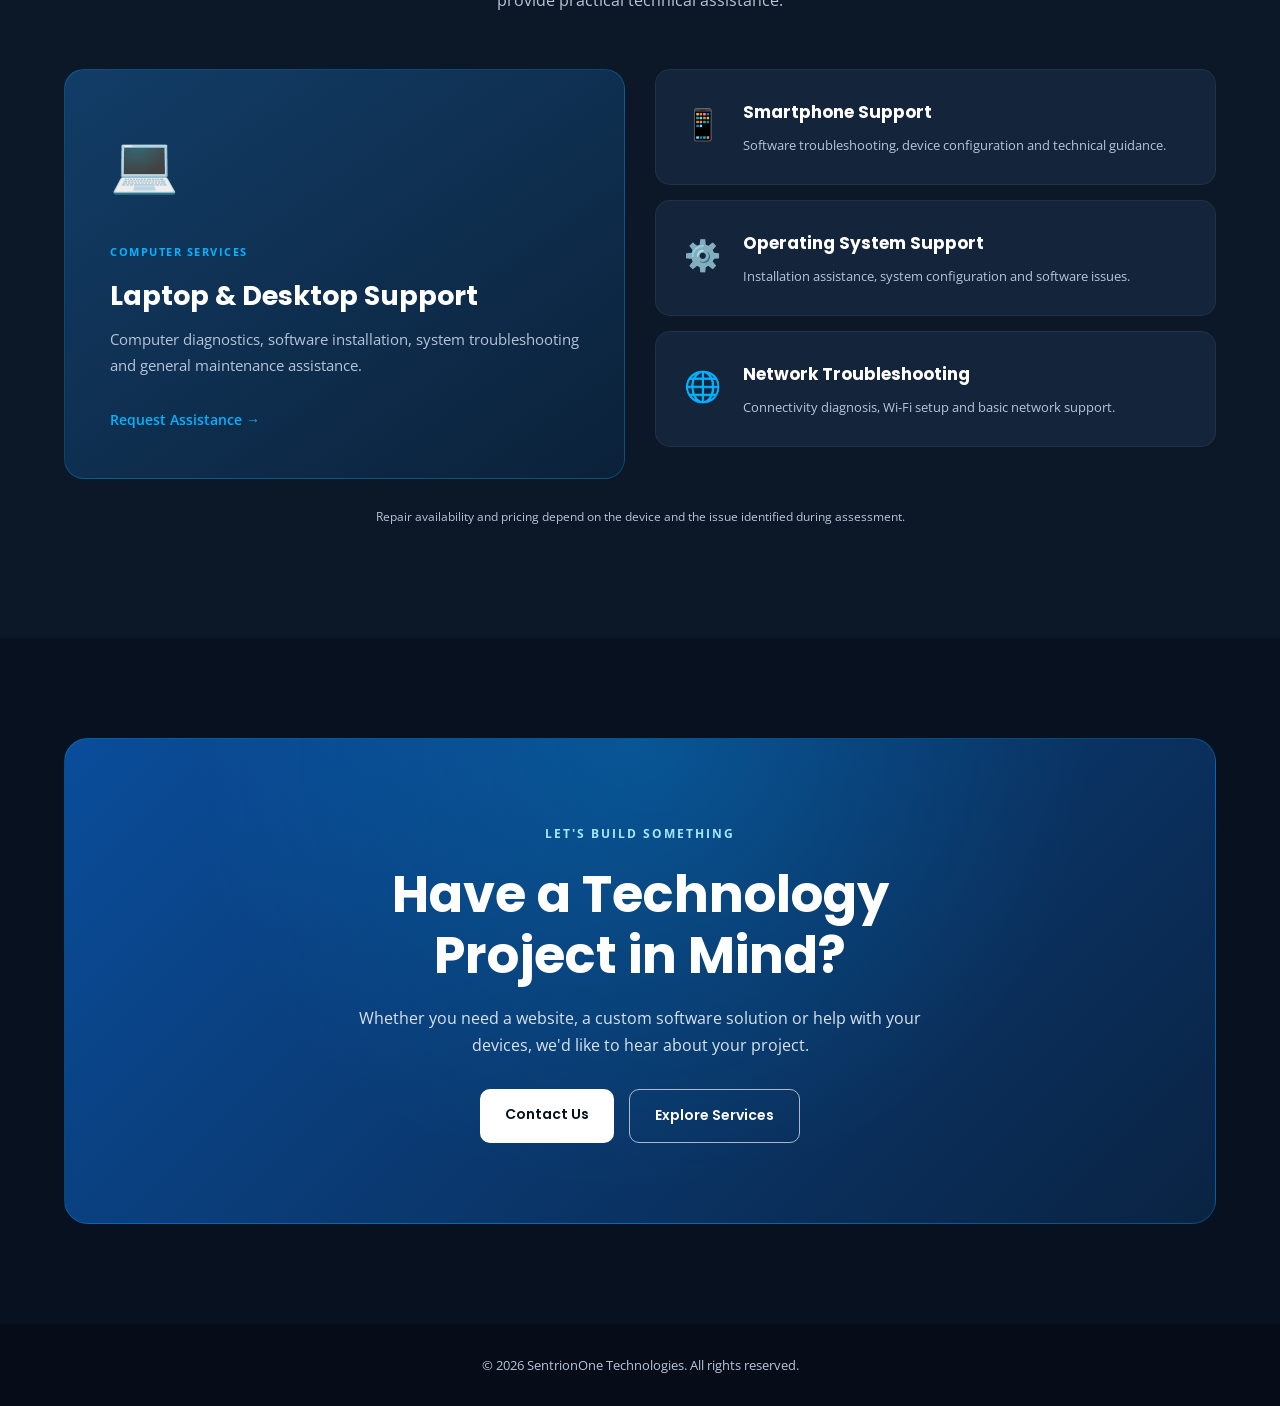
==== commit eb2a2cc9: "Phoenix Sprint 4: build detailed Services page" ====
--- a/index.html
+++ b/index.html
@@ -21,7 +21,7 @@
              aria-label="Main navigation">
 
             <a href="index.html" class="logo">
-                <img src="images/logo/logo.png"
+                <img src="images/logo.png"
                      alt="SentrionOne logo">
                 <span>Sentrion<span class="accent">One</span></span>
             </a>
@@ -93,7 +93,7 @@
                     <div class="orbit orbit-two"></div>
 
                     <div class="hero-emblem">
-                        <img src="images/logo/logo.png"
+                        <img src="images/logo.png"
                              alt="SentrionOne Technologies emblem">
                     </div>
 
--- a/css/styles.css
+++ b/css/styles.css
@@ -1118,3 +1118,369 @@
         animation: none;
     }
 }
+
+
+/* =====================================
+   SPRINT 4 — ABOUT PAGE
+===================================== */
+
+.page-hero {
+    padding: 210px 0 110px;
+    text-align: center;
+    background:
+        radial-gradient(circle at 50% 20%,
+            rgba(0,180,255,.12), transparent 55%),
+        linear-gradient(135deg, #08111F, #0C1B31);
+}
+
+.page-hero h1 {
+    font-size: clamp(38px, 5vw, 65px);
+    line-height: 1.15;
+    margin: 18px 0 22px;
+}
+
+.page-hero p {
+    max-width: 640px;
+    margin: auto;
+    color: var(--muted);
+    font-size: 17px;
+}
+
+.story-section,
+.mission-section,
+.values-section,
+.process-section {
+    padding: 110px 0;
+}
+
+.story-grid {
+    display: grid;
+    grid-template-columns: 1fr 1fr;
+    align-items: center;
+    gap: 80px;
+}
+
+.story-content h2 {
+    font-size: clamp(30px, 3.5vw, 44px);
+    line-height: 1.25;
+    margin: 18px 0 25px;
+}
+
+.story-content p {
+    color: var(--muted);
+    margin-bottom: 18px;
+}
+
+.story-visual {
+    min-height: 380px;
+    background: linear-gradient(145deg, #102B50, #091526);
+    border: 1px solid rgba(0,180,255,.25);
+    border-radius: 22px;
+    display: flex;
+    flex-direction: column;
+    justify-content: center;
+    align-items: center;
+    gap: 18px;
+    text-align: center;
+    padding: 25px;
+}
+
+.story-logo {
+    font-family: 'Poppins', sans-serif;
+    font-size: 110px;
+    font-weight: 800;
+    color: var(--accent);
+    text-shadow: 0 0 45px rgba(0,180,255,.25);
+}
+
+.story-visual span {
+    color: var(--muted);
+    font-size: 11px;
+    letter-spacing: 2px;
+}
+
+.mission-section,
+.process-section {
+    background: #0C1728;
+}
+
+.mission-grid {
+    display: grid;
+    grid-template-columns: repeat(2, minmax(0, 1fr));
+    gap: 30px;
+}
+
+.mission-card {
+    padding: 45px;
+    background: var(--surface);
+    border: 1px solid rgba(255,255,255,.07);
+    border-radius: 18px;
+}
+
+.mission-icon {
+    color: var(--accent);
+    font-size: 38px;
+}
+
+.mission-card h3 {
+    font-size: 23px;
+    margin: 15px 0;
+}
+
+.mission-card p {
+    color: var(--muted);
+}
+
+.values-grid {
+    display: grid;
+    grid-template-columns: repeat(4, minmax(0, 1fr));
+    gap: 25px;
+}
+
+.value-item {
+    border-top: 2px solid rgba(0,180,255,.5);
+    padding-top: 25px;
+}
+
+.value-item span {
+    color: var(--accent);
+    font-size: 13px;
+    font-weight: 700;
+}
+
+.value-item h3 {
+    margin: 15px 0 10px;
+    font-size: 18px;
+}
+
+.value-item p {
+    color: var(--muted);
+    font-size: 14px;
+}
+
+.process-grid {
+    display: grid;
+    grid-template-columns: repeat(4, minmax(0, 1fr));
+    gap: 30px;
+}
+
+.process-step {
+    position: relative;
+}
+
+.process-step span {
+    display: inline-grid;
+    place-items: center;
+    width: 48px;
+    height: 48px;
+    border-radius: 50%;
+    background: var(--primary);
+    color: white;
+    font-weight: 700;
+    margin-bottom: 20px;
+}
+
+.process-step h3 {
+    font-size: 18px;
+    margin-bottom: 10px;
+}
+
+.process-step p {
+    color: var(--muted);
+    font-size: 14px;
+}
+
+/* RESPONSIVE */
+
+@media (max-width: 900px) {
+    .story-grid {
+        grid-template-columns: 1fr;
+        gap: 40px;
+    }
+
+    .values-grid,
+    .process-grid {
+        grid-template-columns: repeat(2, minmax(0, 1fr));
+    }
+}
+
+@media (max-width: 600px) {
+    .page-hero {
+        padding: 170px 0 80px;
+    }
+
+    .story-section,
+    .mission-section,
+    .values-section,
+    .process-section {
+        padding: 75px 0;
+    }
+
+    .mission-grid,
+    .values-grid,
+    .process-grid {
+        grid-template-columns: 1fr;
+    }
+
+    .mission-card {
+        padding: 30px;
+    }
+
+    .story-visual {
+        min-height: 280px;
+    }
+
+    .story-logo {
+        font-size: 85px;
+    }
+}
+
+
+/* =====================================
+   SPRINT 4 — SERVICES PAGE
+===================================== */
+
+.services-detail-section {
+    padding: 90px 0;
+    background: var(--dark);
+}
+
+.service-detail {
+    display: grid;
+    grid-template-columns: 100px 1fr;
+    gap: 35px;
+    padding: 50px 0;
+    border-bottom: 1px solid rgba(255,255,255,.1);
+}
+
+.service-detail:first-child {
+    padding-top: 0;
+}
+
+.service-detail:last-child {
+    border-bottom: none;
+}
+
+.service-detail-icon {
+    width: 85px;
+    height: 85px;
+    display: grid;
+    place-items: center;
+    background: var(--surface);
+    border: 1px solid rgba(0,180,255,.2);
+    border-radius: 18px;
+    font-size: 38px;
+}
+
+.service-detail-content h2 {
+    font-size: clamp(24px, 3vw, 32px);
+    margin: 8px 0 15px;
+}
+
+.service-detail-content p {
+    max-width: 700px;
+    color: var(--muted);
+    margin-bottom: 20px;
+}
+
+.service-detail-content ul {
+    display: grid;
+    grid-template-columns: repeat(2, minmax(0, 1fr));
+    gap: 12px 30px;
+    list-style: none;
+    margin-bottom: 25px;
+}
+
+.service-detail-content li {
+    position: relative;
+    padding-left: 24px;
+    color: #D9E3F0;
+    font-size: 14px;
+}
+
+.service-detail-content li::before {
+    content: "✓";
+    position: absolute;
+    left: 0;
+    color: var(--accent);
+    font-weight: bold;
+}
+
+.service-detail-link {
+    color: var(--accent);
+    font-size: 14px;
+    font-weight: 600;
+    transition: color .3s;
+}
+
+.service-detail-link:hover {
+    color: white;
+}
+
+/* SERVICE PROCESS */
+
+.service-process {
+    padding: 100px 0;
+    background: #0C1728;
+}
+
+.service-process-grid {
+    display: grid;
+    grid-template-columns: repeat(3, minmax(0, 1fr));
+    gap: 30px;
+}
+
+.service-process-step {
+    padding: 30px;
+    border-top: 2px solid var(--accent);
+    background: var(--surface);
+    border-radius: 0 0 15px 15px;
+}
+
+.service-process-step span {
+    color: var(--accent);
+    font-size: 30px;
+    font-family: 'Poppins', sans-serif;
+    font-weight: 700;
+}
+
+.service-process-step h3 {
+    margin: 12px 0;
+    font-size: 19px;
+}
+
+.service-process-step p {
+    color: var(--muted);
+    font-size: 14px;
+}
+
+/* MOBILE */
+
+@media (max-width: 900px) {
+    .service-process-grid {
+        grid-template-columns: 1fr;
+    }
+}
+
+@media (max-width: 600px) {
+    .services-detail-section,
+    .service-process {
+        padding: 70px 0;
+    }
+
+    .service-detail {
+        grid-template-columns: 1fr;
+        gap: 20px;
+        padding: 40px 0;
+    }
+
+    .service-detail-content ul {
+        grid-template-columns: 1fr;
+    }
+
+    .service-detail-icon {
+        width: 70px;
+        height: 70px;
+        font-size: 30px;
+    }
+}
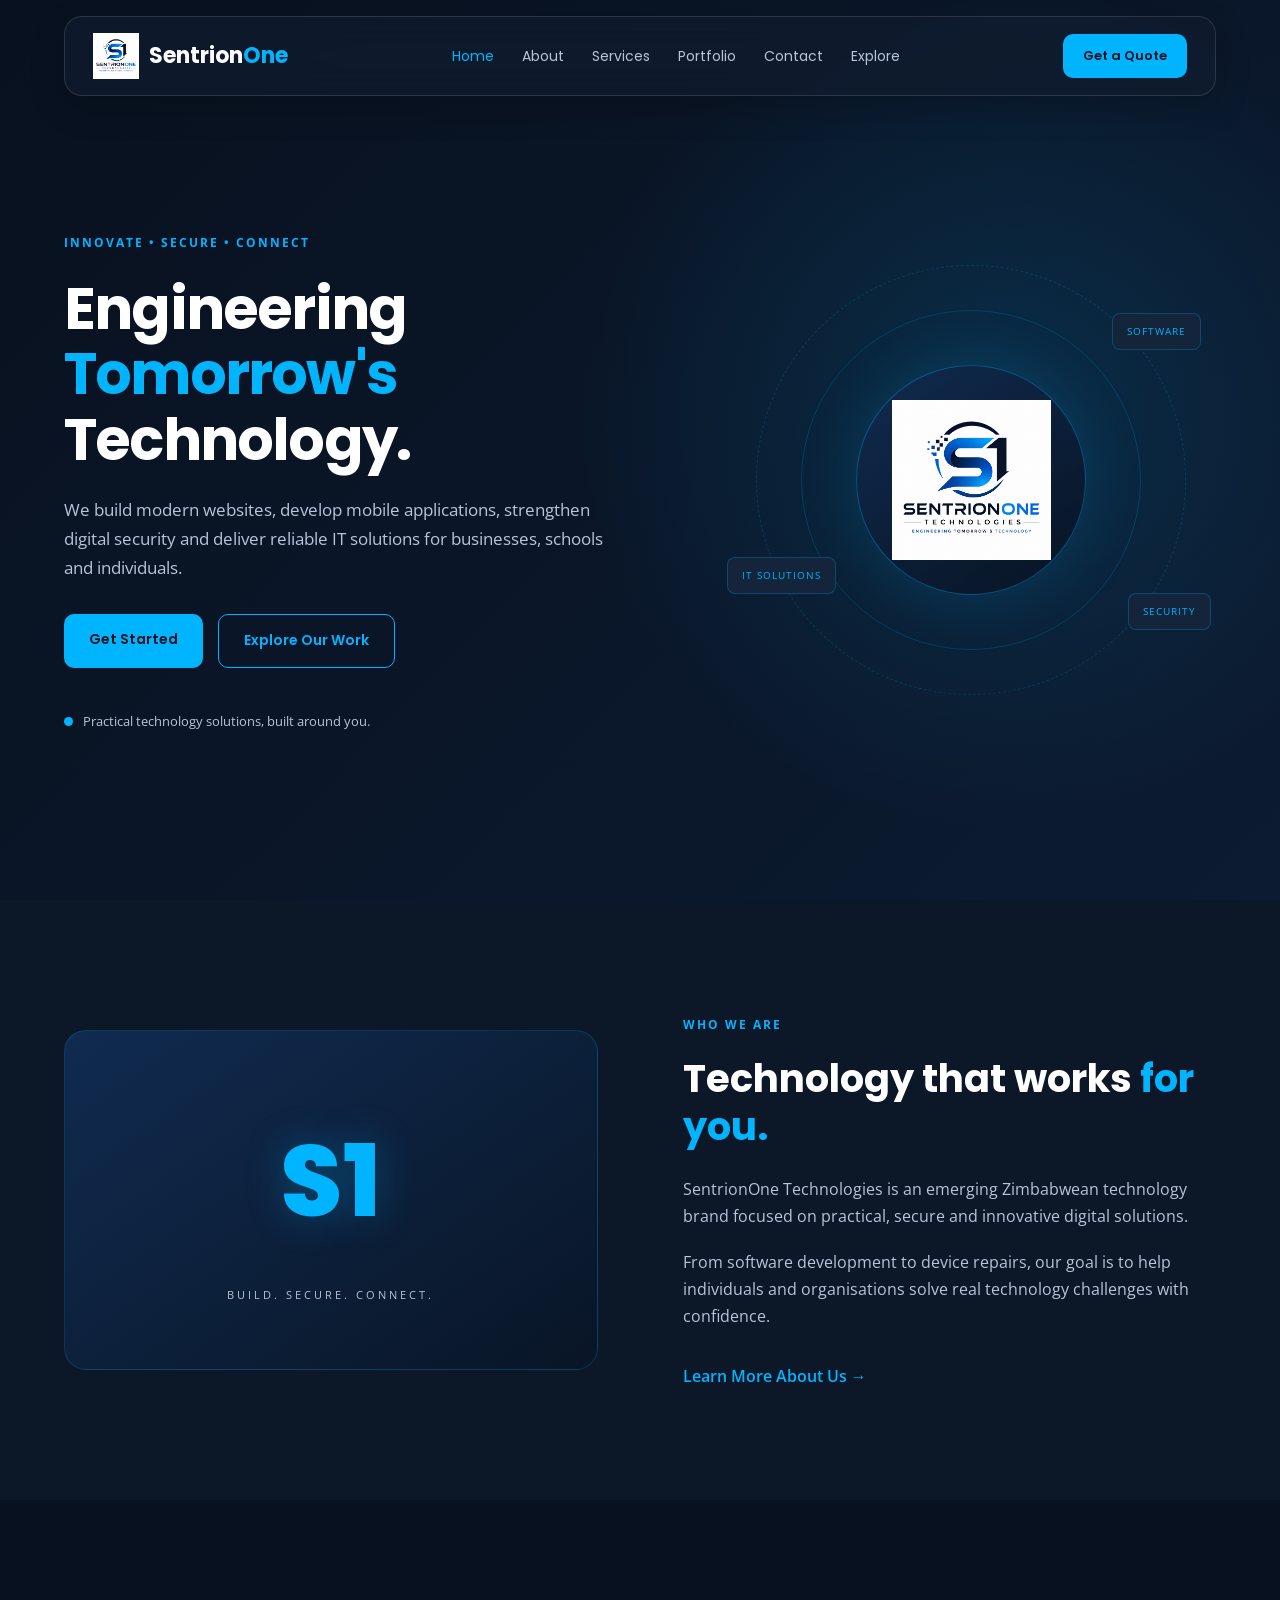
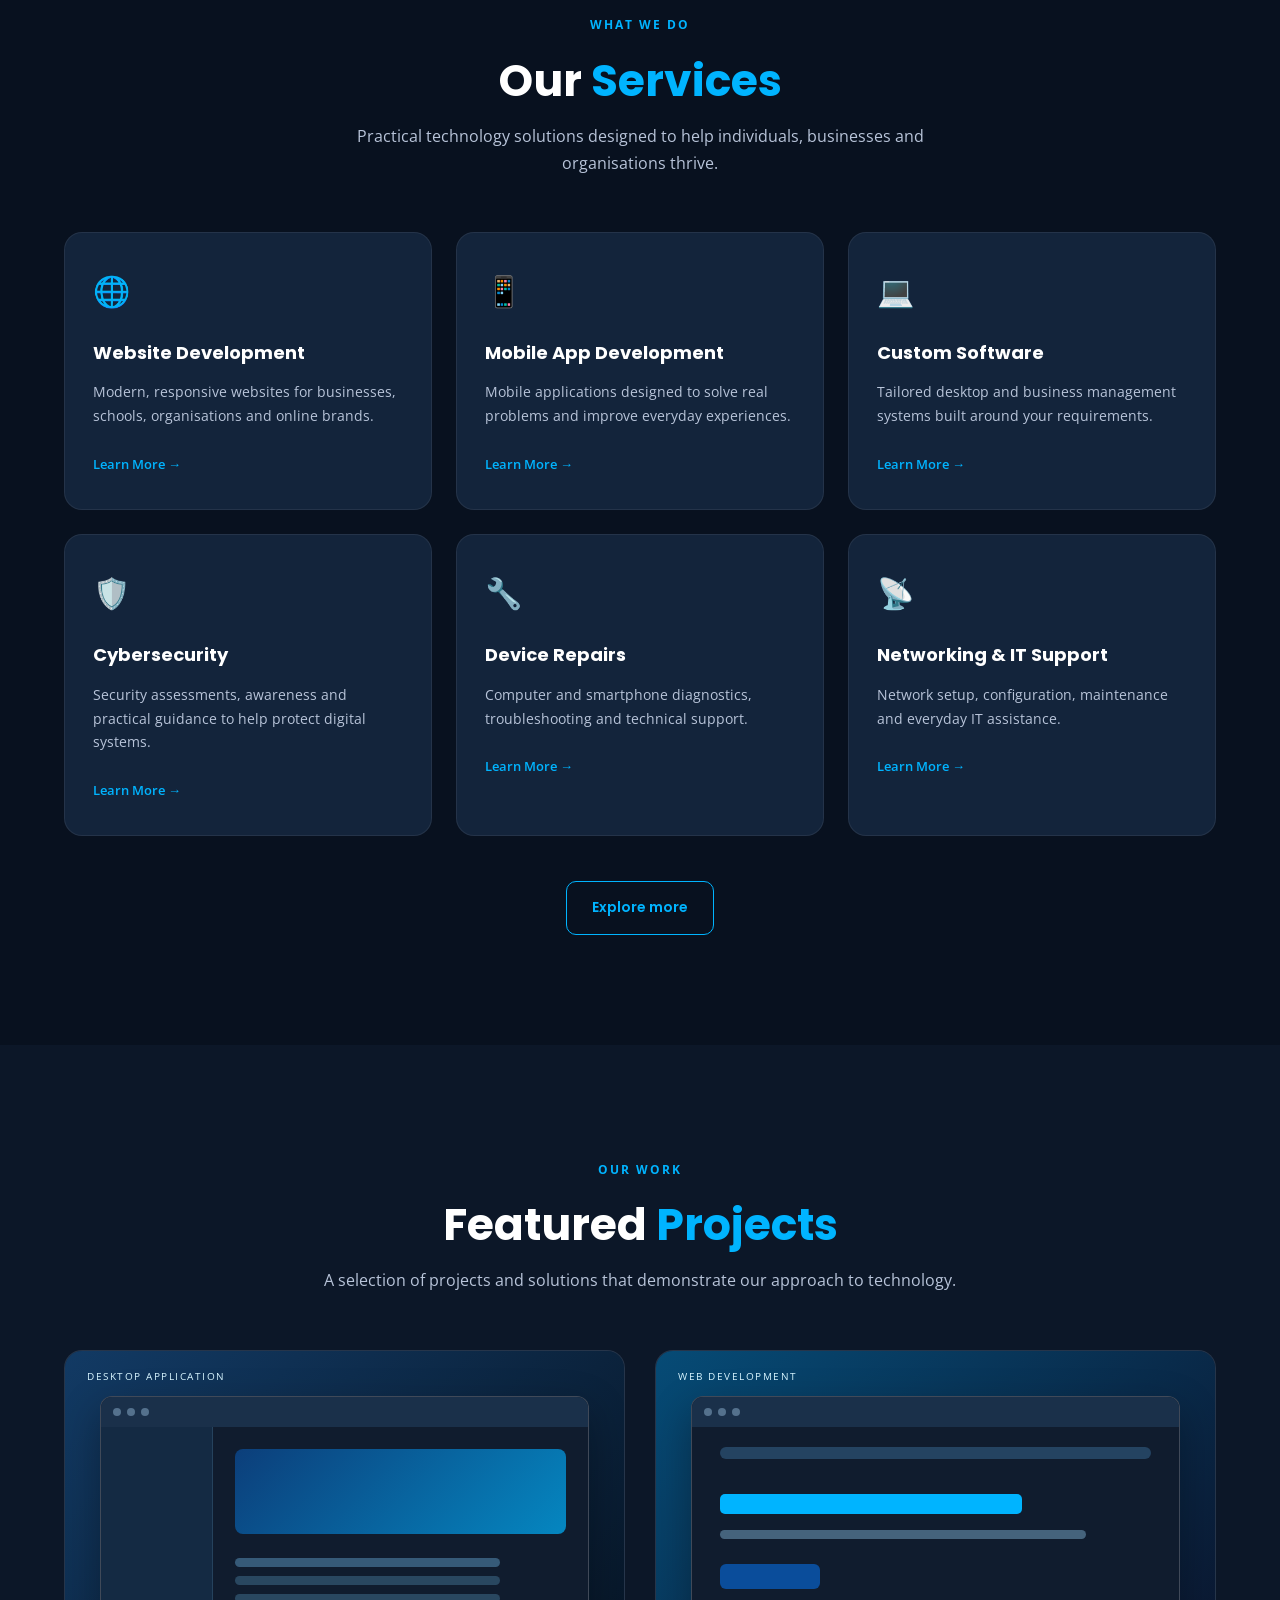
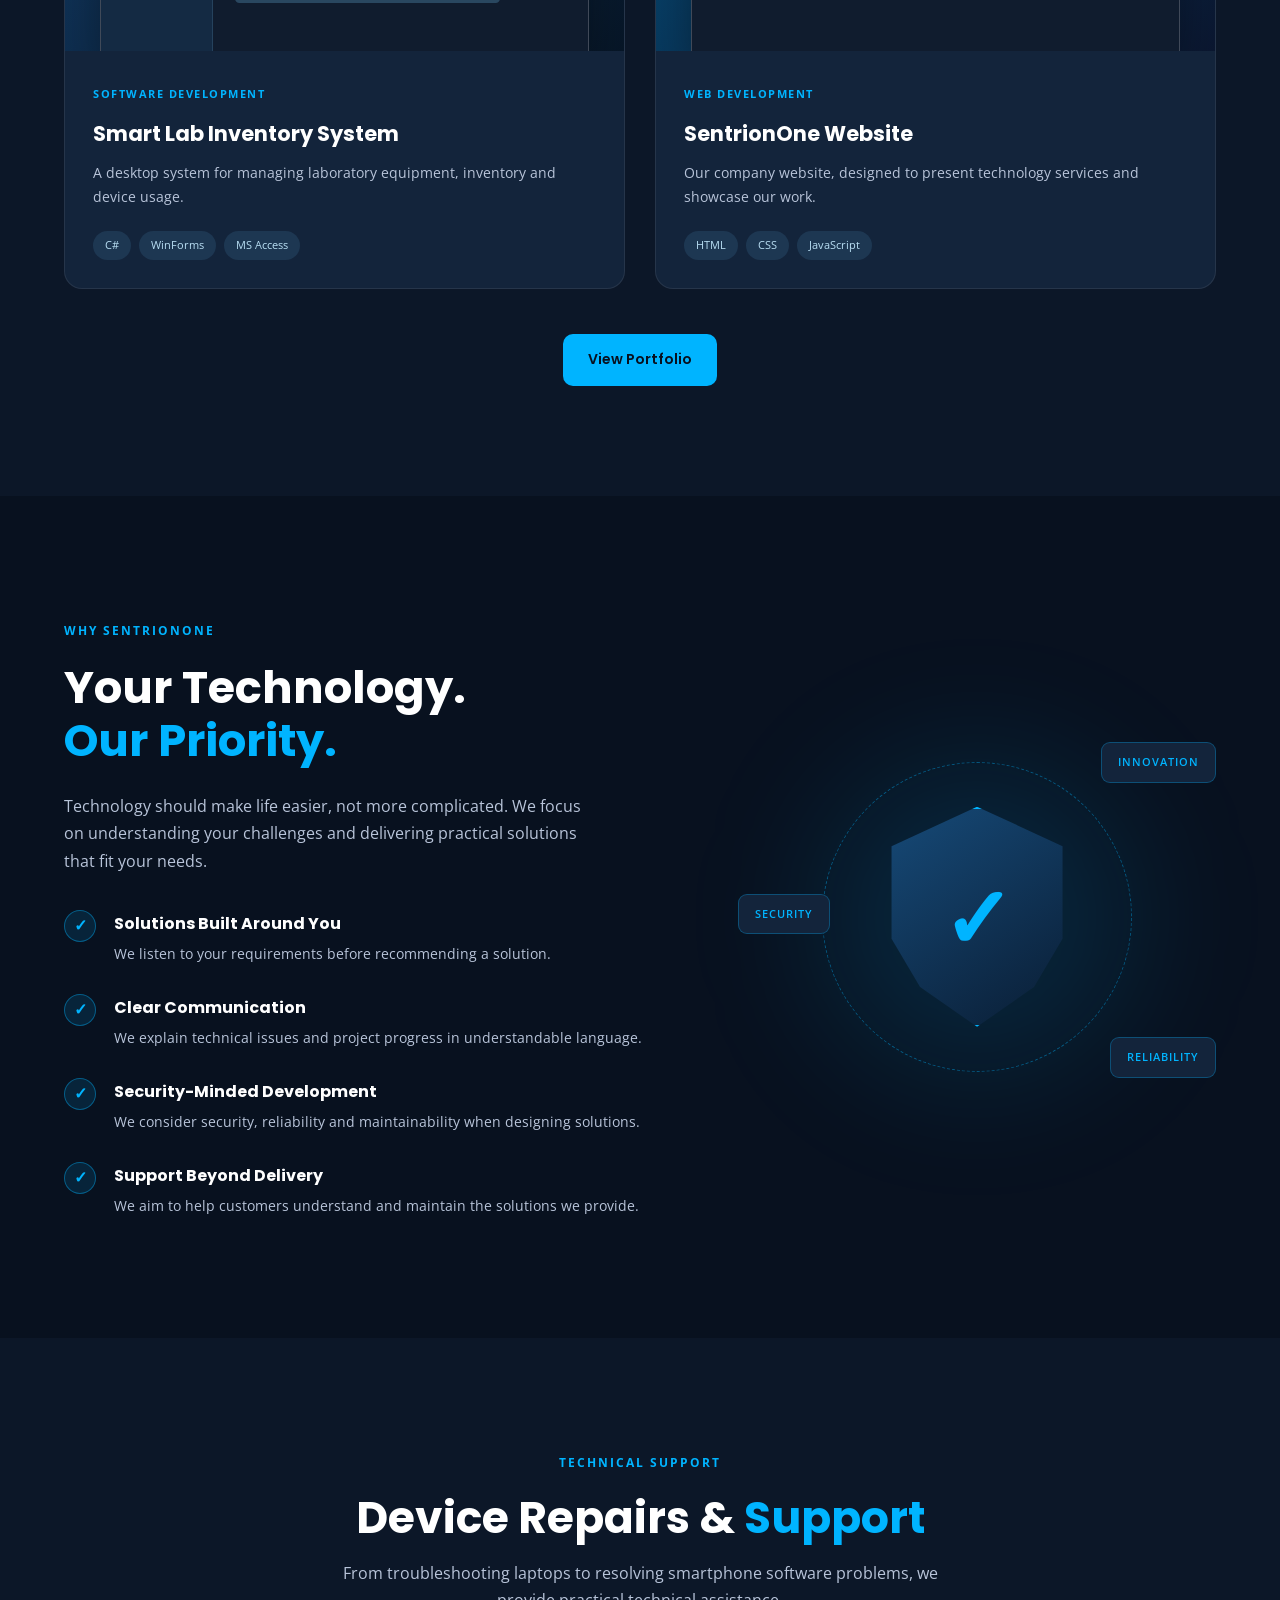
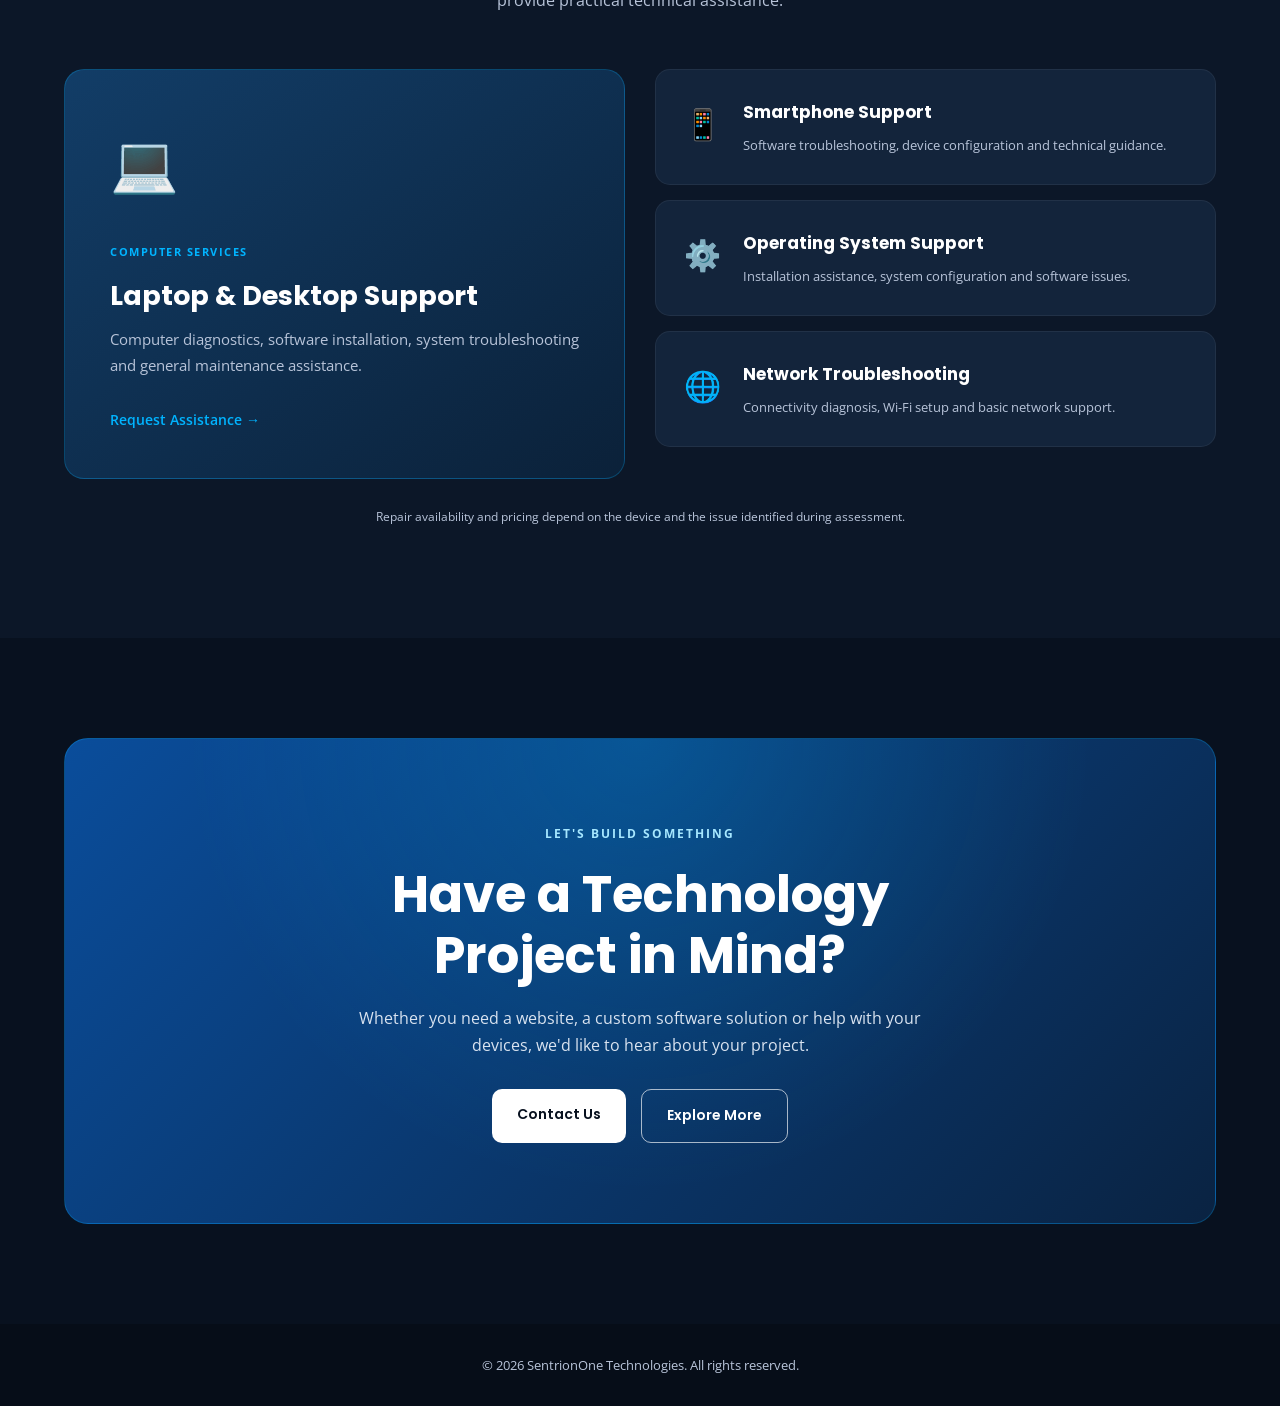
==== commit 742b982b: "Phoenix Sprint 5: create Explore platform page" ====
--- a/index.html
+++ b/index.html
@@ -40,6 +40,7 @@
                 <li><a href="services.html">Services</a></li>
                 <li><a href="portfolio.html">Portfolio</a></li>
                 <li><a href="contact.html">Contact</a></li>
+                <li><a href="explore.html">Explore</a></li>
             </ul>
 
             <a href="contact.html" class="nav-cta">
@@ -226,7 +227,7 @@
 
         <div class="section-action">
             <a href="services.html" class="btn btn-outline">
-                Explore All Services
+                Explore more
             </a>
         </div>
 
@@ -537,8 +538,8 @@
                     Contact Us
                 </a>
 
-                <a href="services.html" class="btn cta-secondary">
-                    Explore Services
+                <a href="explore.html" class="btn cta-secondary">
+                    Explore More
                 </a>
             </div>
         </div>
--- a/css/styles.css
+++ b/css/styles.css
@@ -1484,3 +1484,522 @@
         font-size: 30px;
     }
 }
+
+
+/* =====================================
+   SPRINT 4 — PORTFOLIO PAGE
+===================================== */
+
+.portfolio-section {
+    padding: 110px 0;
+    background: var(--dark);
+}
+
+.portfolio-project {
+    display: grid;
+    grid-template-columns: 1fr 1fr;
+    align-items: center;
+    gap: 70px;
+    margin-bottom: 130px;
+}
+
+.portfolio-project:last-child {
+    margin-bottom: 0;
+}
+
+.portfolio-project.reverse .portfolio-image {
+    order: 2;
+}
+
+.portfolio-image {
+    min-height: 360px;
+    background: linear-gradient(145deg, #102B50, #091526);
+    border: 1px solid rgba(0,180,255,.25);
+    border-radius: 20px;
+    padding: 18px;
+    display: flex;
+    align-items: center;
+    justify-content: center;
+    overflow: hidden;
+    box-shadow: 0 20px 50px rgba(0,0,0,.2);
+}
+
+.portfolio-image img {
+    display: block;
+    width: 100%;
+    height: auto;
+    max-height: 400px;
+    object-fit: contain;
+    border-radius: 10px;
+}
+
+.portfolio-details h2 {
+    font-size: clamp(27px, 3vw, 39px);
+    line-height: 1.25;
+    margin: 15px 0 20px;
+}
+
+.portfolio-details h3 {
+    font-size: 17px;
+    margin: 22px 0 8px;
+    color: white;
+}
+
+.portfolio-details p {
+    color: var(--muted);
+    font-size: 15px;
+}
+
+.portfolio-tags {
+    display: flex;
+    flex-wrap: wrap;
+    gap: 10px;
+    margin: 25px 0 30px;
+}
+
+.portfolio-tags span {
+    background: var(--surface);
+    border: 1px solid rgba(0,180,255,.2);
+    color: var(--accent);
+    padding: 7px 13px;
+    border-radius: 20px;
+    font-size: 12px;
+}
+
+/* RESPONSIVE */
+
+@media (max-width: 900px) {
+    .portfolio-project {
+        grid-template-columns: 1fr;
+        gap: 35px;
+        margin-bottom: 90px;
+    }
+
+    .portfolio-project.reverse .portfolio-image {
+        order: 0;
+    }
+}
+
+@media (max-width: 600px) {
+    .portfolio-section {
+        padding: 75px 0;
+    }
+
+    .portfolio-image {
+        min-height: 240px;
+        padding: 12px;
+    }
+
+    .portfolio-project {
+        margin-bottom: 75px;
+    }
+}
+
+
+/* =====================================
+   SPRINT 4 — CONTACT PAGE
+===================================== */
+
+.contact-section {
+    padding: 110px 0;
+    background: var(--dark);
+}
+
+.contact-grid {
+    display: grid;
+    grid-template-columns: 0.9fr 1.1fr;
+    gap: 80px;
+    align-items: start;
+}
+
+.contact-info h2 {
+    font-size: clamp(30px, 3vw, 42px);
+    line-height: 1.25;
+    margin: 15px 0 20px;
+}
+
+.contact-info > p {
+    color: var(--muted);
+    margin-bottom: 45px;
+}
+
+.contact-detail {
+    display: flex;
+    align-items: flex-start;
+    gap: 18px;
+    margin-bottom: 30px;
+}
+
+.contact-icon {
+    width: 48px;
+    height: 48px;
+    display: grid;
+    place-items: center;
+    flex-shrink: 0;
+    background: var(--surface);
+    border: 1px solid rgba(0,180,255,.25);
+    border-radius: 12px;
+    color: var(--accent);
+    font-size: 23px;
+}
+
+.contact-detail h3 {
+    font-size: 16px;
+    margin-bottom: 5px;
+}
+
+.contact-detail p {
+    color: var(--muted);
+    font-size: 14px;
+}
+
+/* FORM */
+
+.contact-form-wrapper {
+    padding: 40px;
+    background: var(--surface);
+    border: 1px solid rgba(255,255,255,.08);
+    border-radius: 20px;
+}
+
+.contact-form-wrapper h2 {
+    font-size: 27px;
+    margin-bottom: 8px;
+}
+
+.form-intro {
+    color: var(--muted);
+    font-size: 14px;
+    margin-bottom: 30px;
+}
+
+.form-row {
+    display: grid;
+    grid-template-columns: 1fr 1fr;
+    gap: 18px;
+}
+
+.form-group {
+    margin-bottom: 22px;
+}
+
+.form-group label {
+    display: block;
+    margin-bottom: 8px;
+    font-size: 13px;
+    font-weight: 600;
+}
+
+.form-group input,
+.form-group select,
+.form-group textarea {
+    width: 100%;
+    padding: 14px 16px;
+    border: 1px solid #35506A;
+    border-radius: 10px;
+    background: #0B192B;
+    color: white;
+    font: inherit;
+    font-size: 14px;
+    outline: none;
+    transition: border-color .3s;
+}
+
+.form-group input:focus,
+.form-group select:focus,
+.form-group textarea:focus {
+    border-color: var(--accent);
+}
+
+.form-group textarea {
+    resize: vertical;
+}
+
+.contact-submit {
+    width: 100%;
+    border: none;
+    cursor: pointer;
+}
+
+.form-note {
+    color: var(--muted);
+    font-size: 12px;
+    margin-top: 15px;
+    text-align: center;
+}
+
+#formStatus {
+    margin-top: 12px;
+    color: var(--accent);
+    font-size: 13px;
+}
+
+/* RESPONSIVE */
+
+@media (max-width: 900px) {
+    .contact-grid {
+        grid-template-columns: 1fr;
+        gap: 45px;
+    }
+}
+
+@media (max-width: 600px) {
+    .contact-section {
+        padding: 75px 0;
+    }
+
+    .contact-form-wrapper {
+        padding: 25px;
+    }
+
+    .form-row {
+        grid-template-columns: 1fr;
+        gap: 0;
+    }
+}
+
+
+/* Keep the floating navbar above content,
+   but allow enough space for the page hero. */
+
+   .site-header {
+    z-index: 1000;
+}
+
+.page-hero {
+    padding-top: 210px;
+}
+
+html {
+    scroll-padding-top: 120px;
+}
+
+
+/* =====================================
+   PHOENIX SPRINT 5 — EXPLORE PAGE
+===================================== */
+
+.explore-hero .btn {
+    margin-top: 30px;
+}
+
+.explore-section {
+    padding: 110px 0;
+    background: var(--dark);
+}
+
+.explore-grid {
+    display: grid;
+    grid-template-columns: repeat(3, minmax(0, 1fr));
+    gap: 25px;
+}
+
+.explore-card {
+    padding: 35px;
+    background: var(--surface);
+    border: 1px solid rgba(255,255,255,.08);
+    border-radius: 18px;
+    transition: transform .3s, border-color .3s;
+    display: flex;
+    flex-direction: column;
+    align-items: flex-start;
+}
+
+.explore-card:hover {
+    transform: translateY(-6px);
+    border-color: rgba(0,180,255,.45);
+}
+
+.explore-icon {
+    width: 65px;
+    height: 65px;
+    display: grid;
+    place-items: center;
+    background: rgba(0,180,255,.1);
+    border-radius: 15px;
+    font-size: 30px;
+    margin-bottom: 25px;
+}
+
+.explore-card h3 {
+    font-size: 20px;
+    margin-bottom: 13px;
+}
+
+.explore-card p {
+    color: var(--muted);
+    font-size: 14px;
+    margin-bottom: 25px;
+    flex: 1;
+}
+
+.explore-link {
+    color: var(--accent);
+    font-size: 14px;
+    font-weight: 600;
+}
+
+.explore-link:hover {
+    color: white;
+}
+
+.explore-status {
+    padding: 9px 14px;
+    border-radius: 20px;
+    background: rgba(255,255,255,.06);
+    border: 1px solid rgba(255,255,255,.1);
+    color: var(--muted);
+    font-size: 12px;
+}
+
+/* MEMBERSHIP SECTION */
+
+.membership-section {
+    padding: 100px 0;
+    background: #0C1728;
+}
+
+.membership-box {
+    display: grid;
+    grid-template-columns: 1.2fr .8fr;
+    align-items: center;
+    gap: 50px;
+    padding: 65px;
+    background: linear-gradient(
+        135deg, #102C4F, #0B192B
+    );
+    border: 1px solid rgba(0,180,255,.25);
+    border-radius: 24px;
+}
+
+.membership-content h2 {
+    font-size: clamp(30px, 3.5vw, 43px);
+    line-height: 1.2;
+    margin: 18px 0;
+}
+
+.membership-content h2 .accent {
+    display: block;
+}
+
+.membership-content p {
+    color: var(--muted);
+    margin-bottom: 28px;
+}
+
+.membership-benefits {
+    display: grid;
+    grid-template-columns: 1fr 1fr;
+    gap: 15px;
+    margin-bottom: 30px;
+}
+
+.membership-benefits span {
+    color: #D9E3F0;
+    font-size: 14px;
+}
+
+.membership-coming {
+    display: inline-block;
+    padding: 12px 18px;
+    background: rgba(0,180,255,.1);
+    border: 1px solid rgba(0,180,255,.25);
+    color: var(--accent);
+    border-radius: 10px;
+    font-weight: 600;
+    font-size: 13px;
+}
+
+.membership-visual {
+    display: flex;
+    flex-direction: column;
+    align-items: center;
+    gap: 25px;
+}
+
+.member-avatar {
+    width: 180px;
+    height: 180px;
+    border-radius: 50%;
+    display: grid;
+    place-items: center;
+    background: linear-gradient(
+        145deg, #0A4D9B, #00B4FF
+    );
+    color: white;
+    font-size: 65px;
+    font-weight: 800;
+    box-shadow: 0 0 65px rgba(0,180,255,.2);
+}
+
+.member-preview {
+    width: 100%;
+    max-width: 300px;
+    text-align: center;
+    padding: 25px;
+    border-radius: 15px;
+    background: rgba(255,255,255,.05);
+    border: 1px solid rgba(255,255,255,.1);
+}
+
+.member-preview span {
+    color: var(--accent);
+    font-size: 11px;
+    letter-spacing: 1px;
+}
+
+.member-preview h3 {
+    margin: 10px 0;
+    font-size: 22px;
+}
+
+.member-preview p {
+    color: var(--muted);
+    font-size: 13px;
+}
+
+/* RESPONSIVENESS */
+
+@media (max-width: 900px) {
+    .explore-grid {
+        grid-template-columns: repeat(2, minmax(0, 1fr));
+    }
+
+    .membership-box {
+        grid-template-columns: 1fr;
+        padding: 45px;
+    }
+}
+
+@media (max-width: 600px) {
+    .explore-section,
+    .membership-section {
+        padding: 75px 0;
+    }
+
+    .explore-grid {
+        grid-template-columns: 1fr;
+    }
+
+    .explore-card {
+        padding: 28px;
+    }
+
+    .membership-box {
+        padding: 30px 22px;
+    }
+
+    .membership-benefits {
+        grid-template-columns: 1fr;
+    }
+
+    .member-avatar {
+        width: 135px;
+        height: 135px;
+        font-size: 48px;
+    }
+}
+ 
+#explore-features {
+    scroll-margin-top: 130px;
+}
